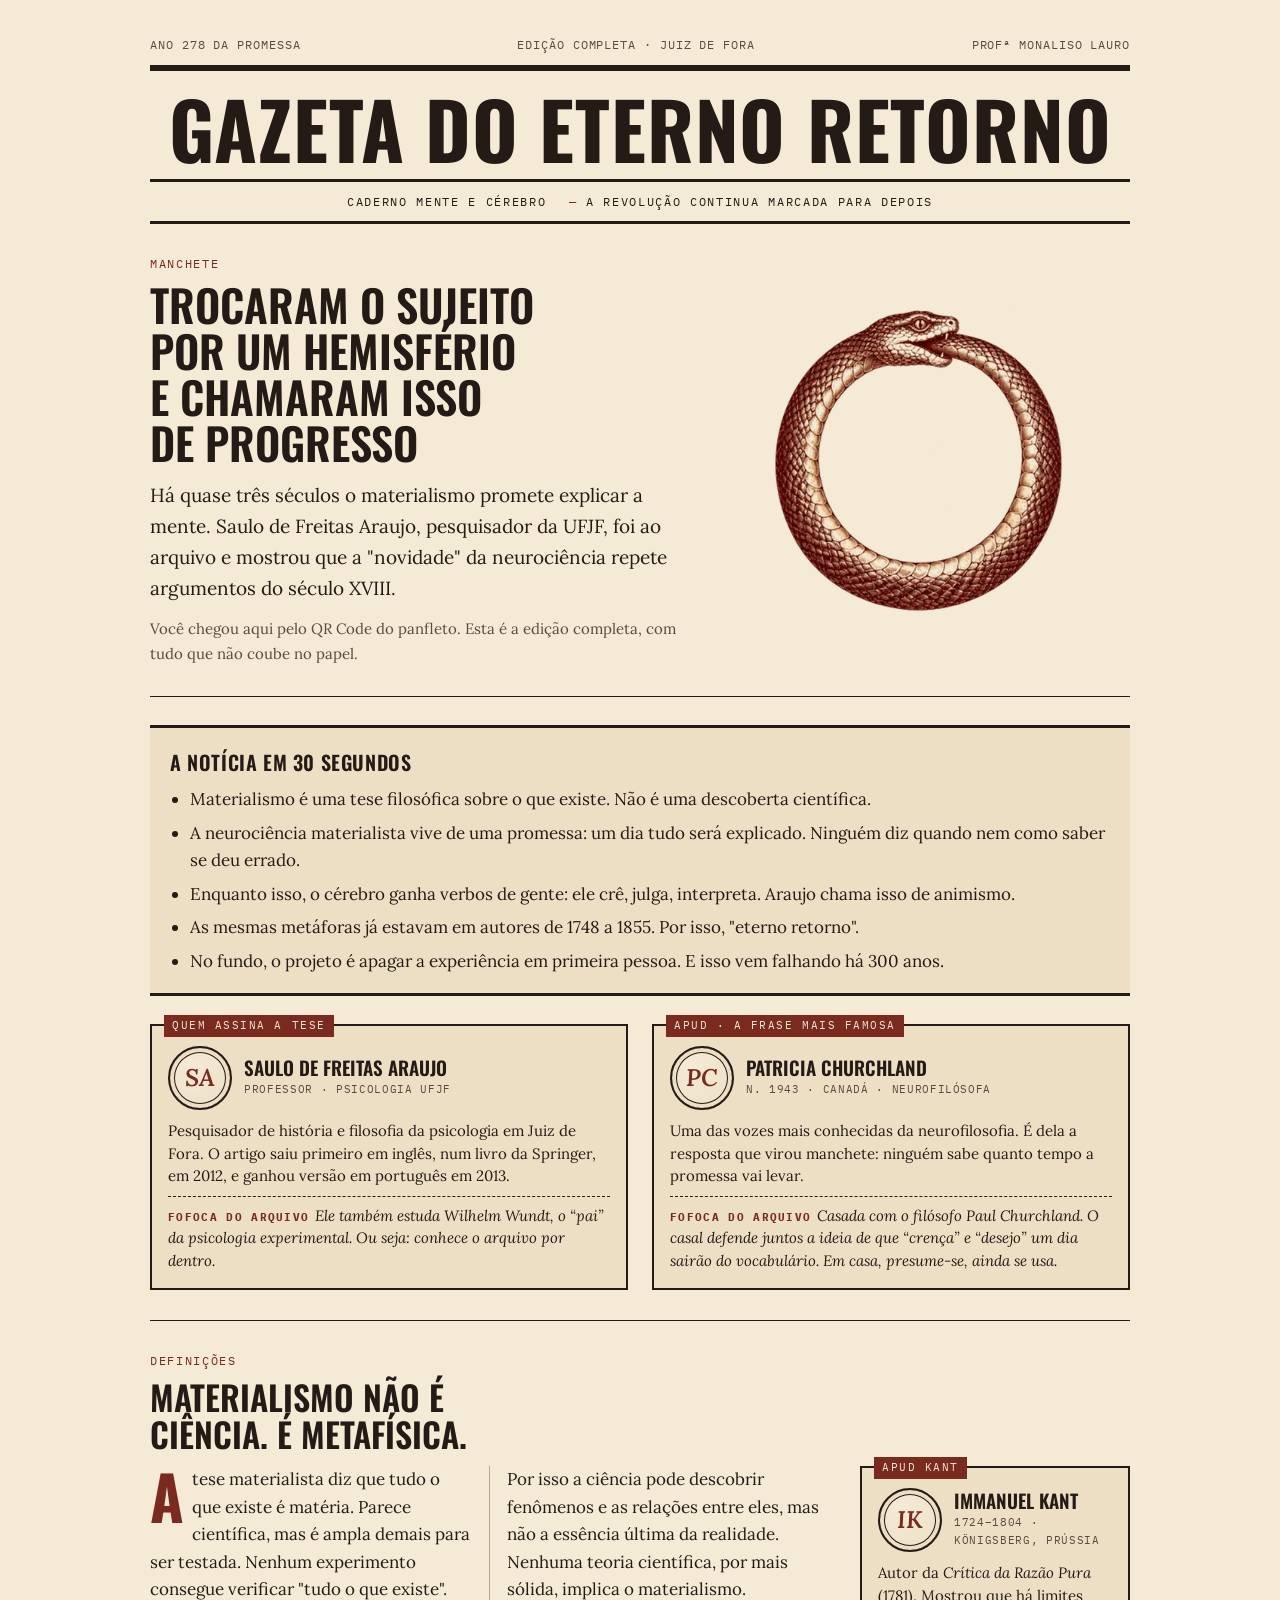
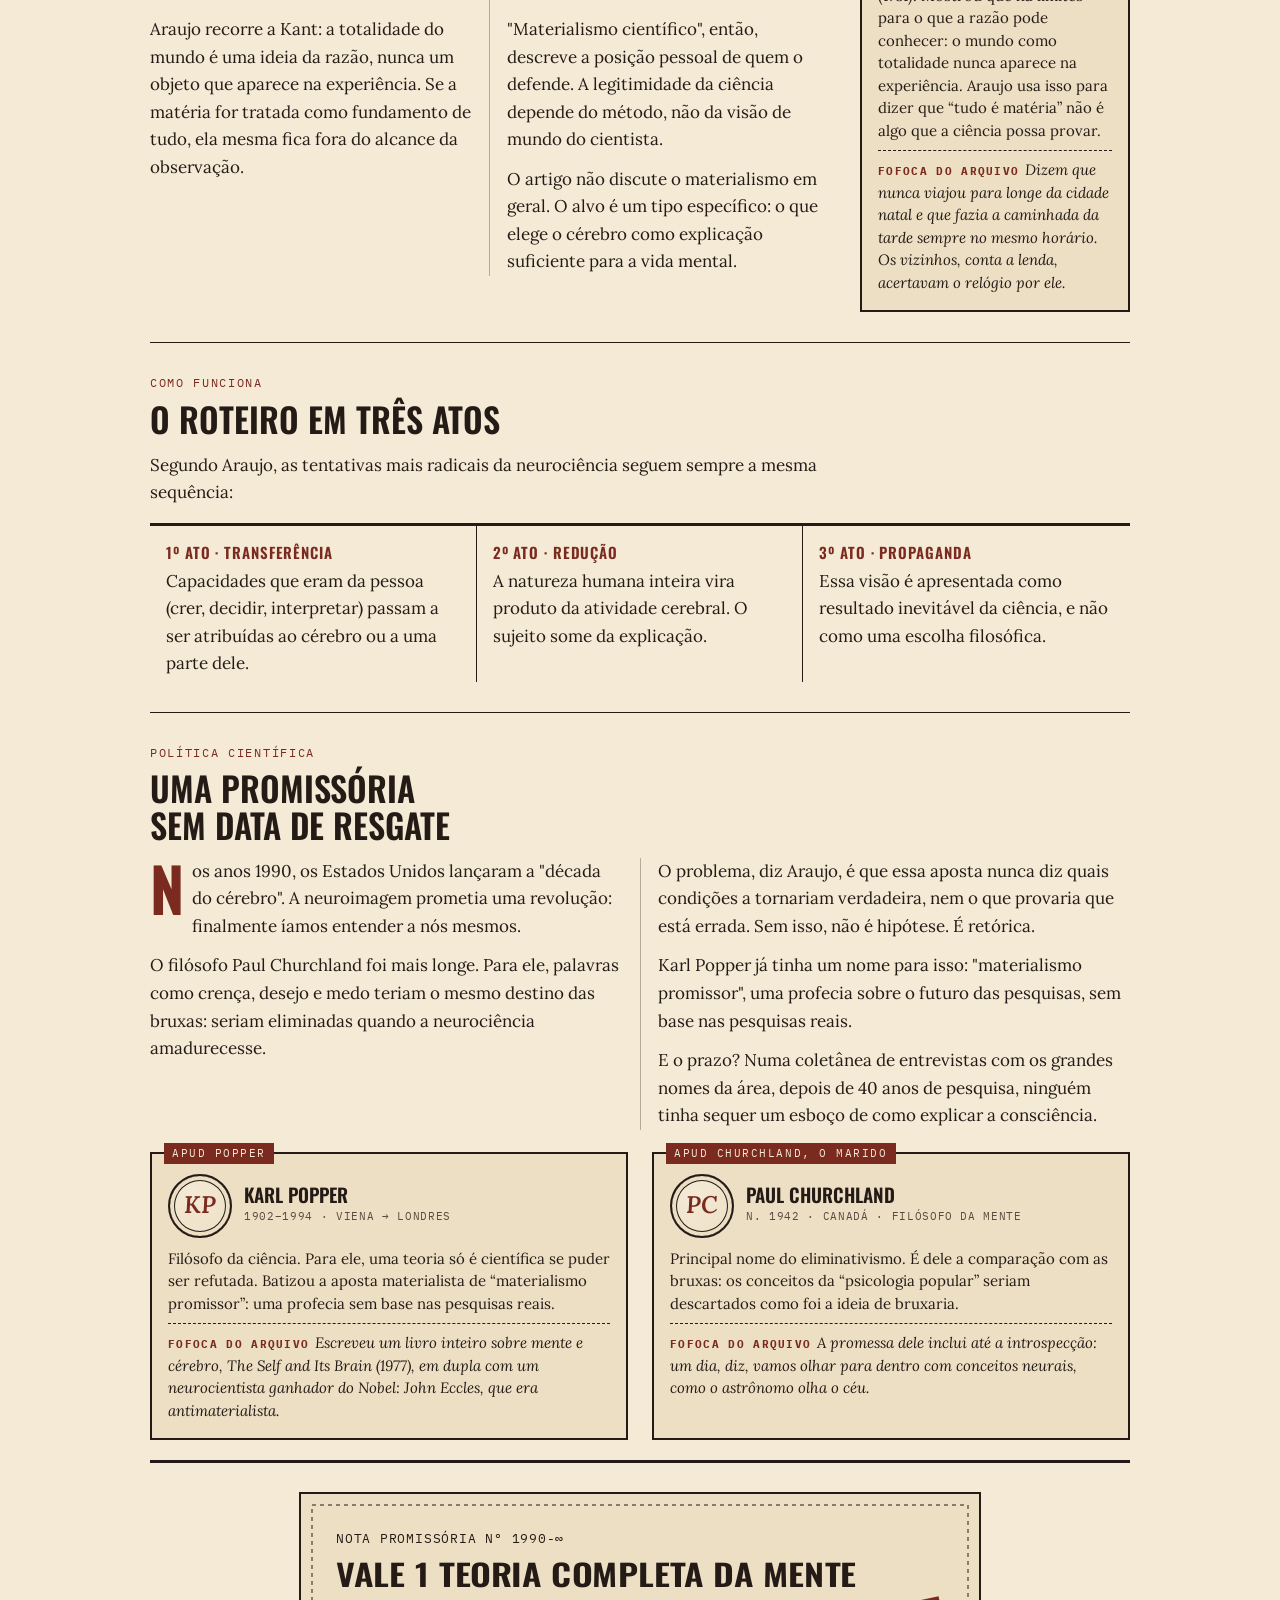
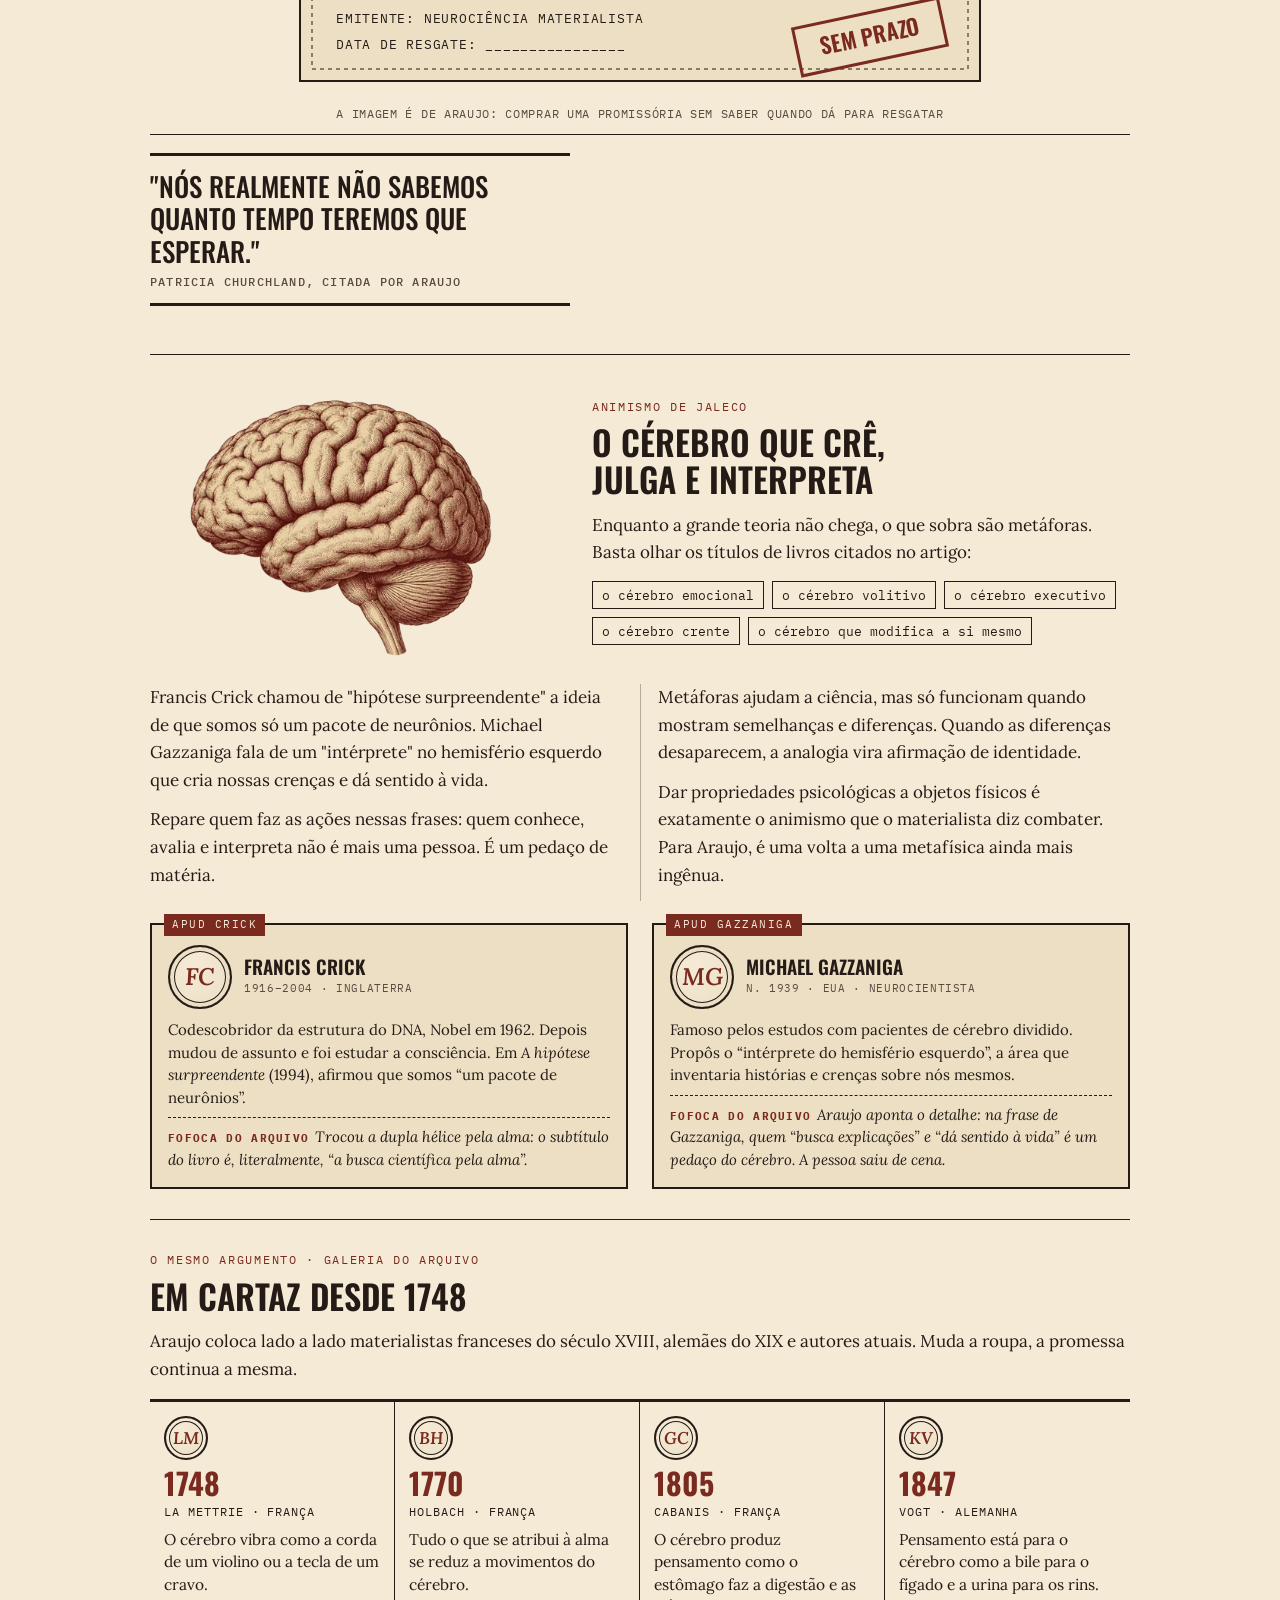
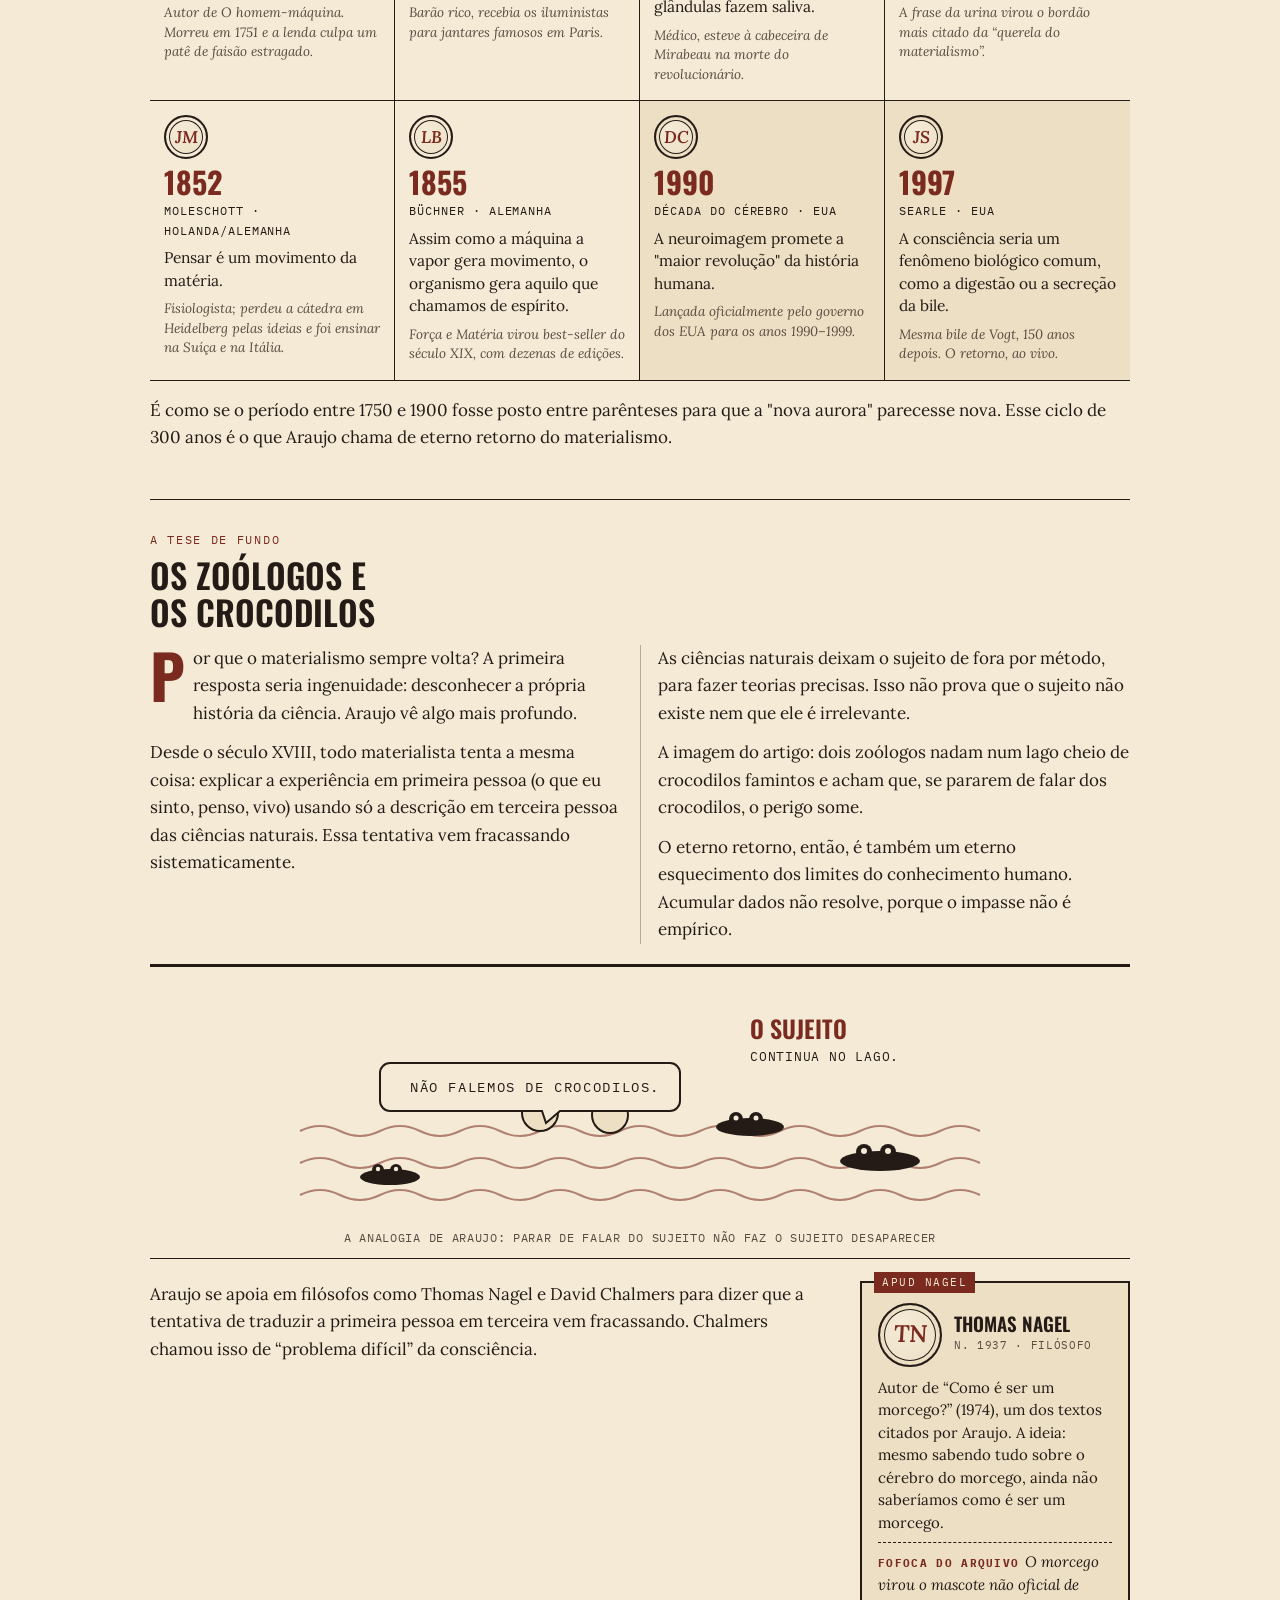
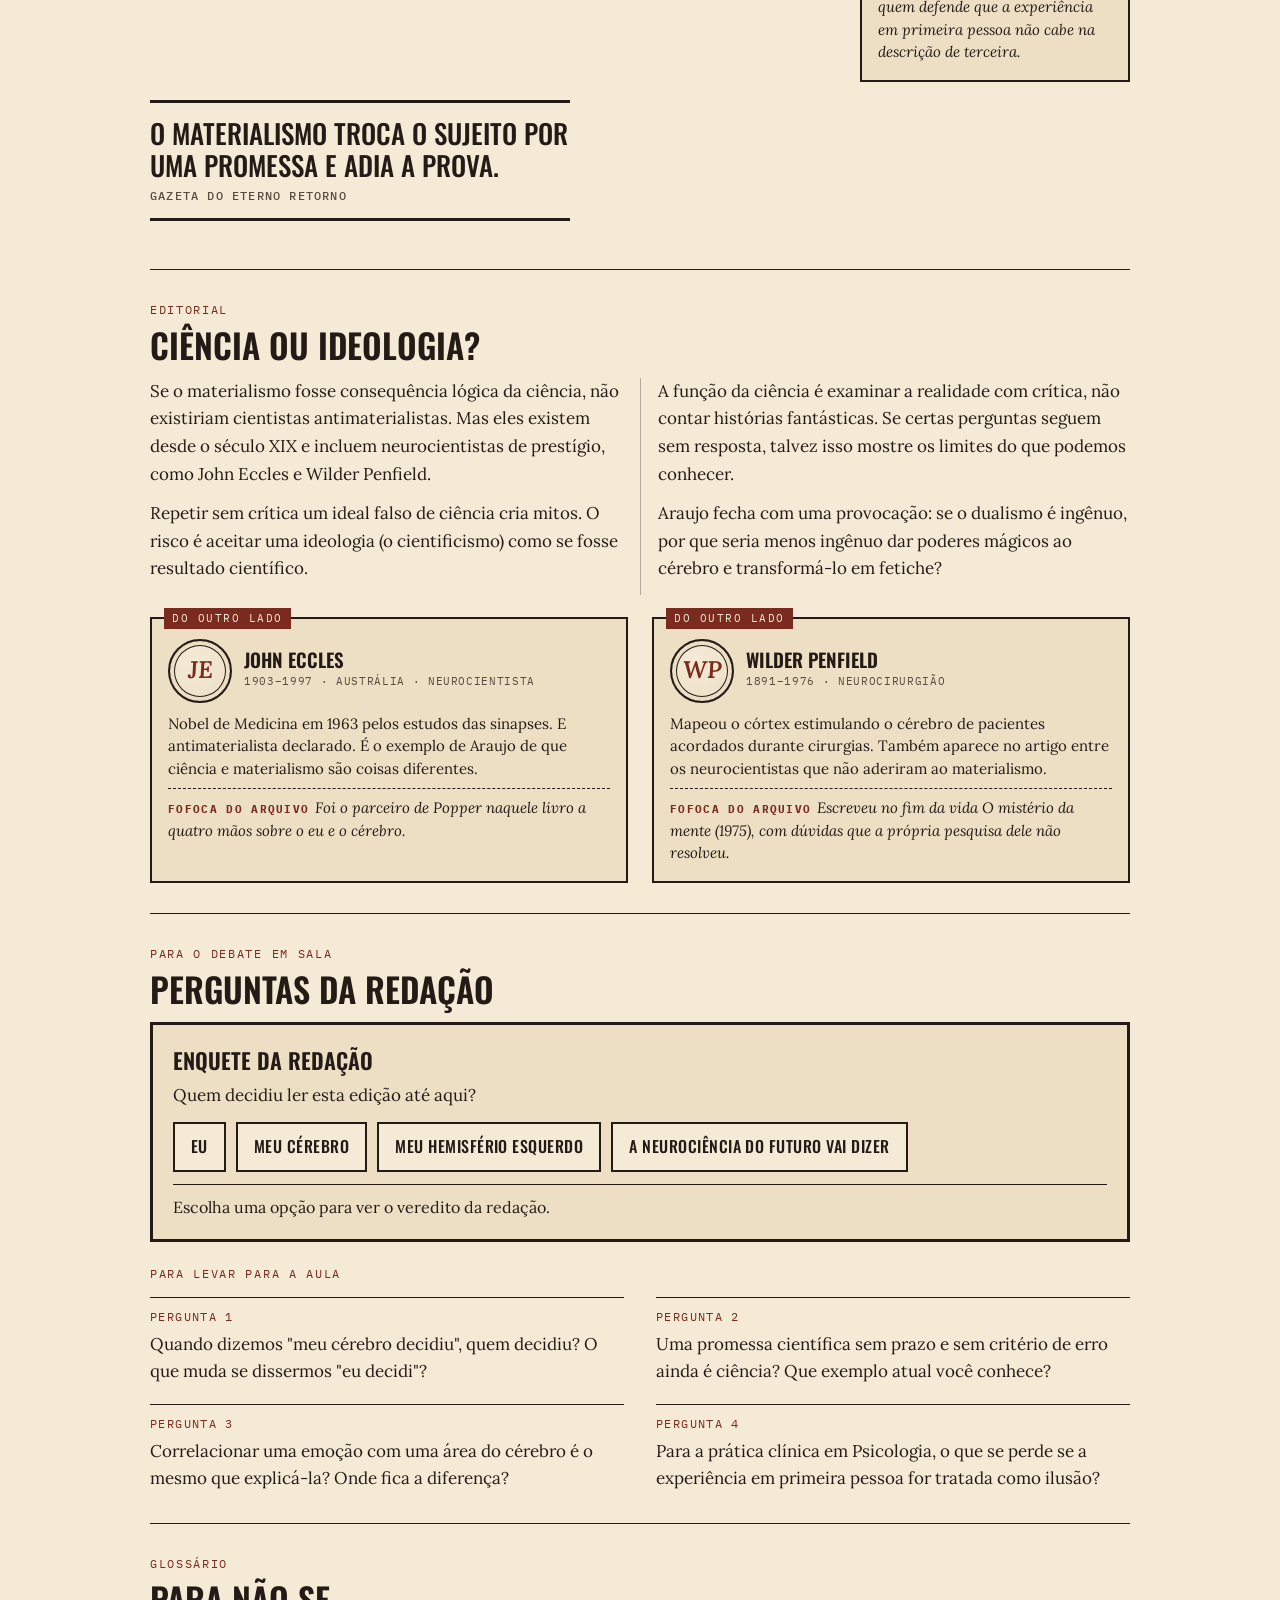
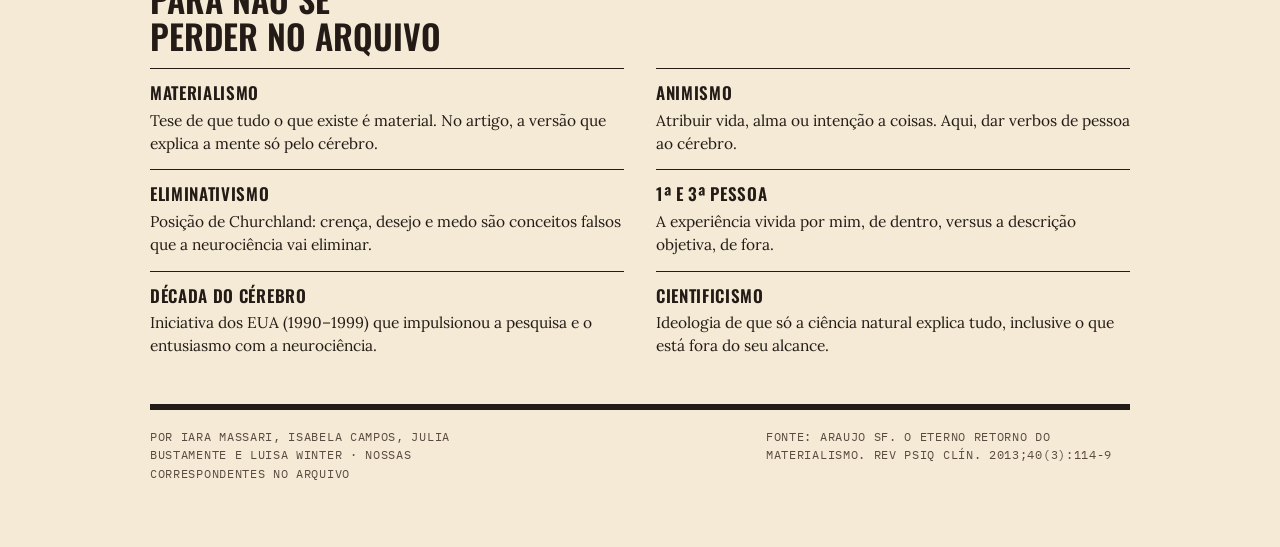
==== gazeta/index.html @ 116206b9 "Adiciona a Gazeta do Eterno Retorno (edição completa do seminário) Co-Authored-By: Claude Opus 5.5 <" ====
<!doctype html>
<html lang="pt-BR">
<head>
<meta charset="utf-8">
<meta name="viewport" content="width=device-width, initial-scale=1, viewport-fit=cover">
<meta name="description" content="Edição completa da Gazeta do Eterno Retorno: resumo de O eterno retorno do materialismo (Araujo, 2013).">
<style>[hidden]{display:none!important}img{max-width:100%}</style>
<title>Gazeta do Eterno Retorno</title>
<link rel="preconnect" href="https://fonts.googleapis.com">
<link rel="preconnect" href="https://fonts.gstatic.com" crossorigin>
<link rel="stylesheet" href="https://fonts.googleapis.com/css2?family=Oswald:wght@500;600;700&family=Lora:ital,wght@0,400;0,600;1,400&family=IBM+Plex+Mono:wght@400;500&display=swap">
<style>
/* Layout: jornal de arquivo — cabeçalho em fios grossos, matéria em coluna única que abre em duas no desktop, linha do tempo como "classificados" */
:root{
  --paper:#f4ead6; --paper-2:#ecdfc4; --ink:#241b16; --ink-soft:#5a4a40;
  --rust:#7a2a1e; --rule:#241b16;
  --display:"Oswald","Arial Narrow",Impact,sans-serif;
  --body:"Lora",Georgia,"Times New Roman",serif;
  --mono:"IBM Plex Mono",ui-monospace,Menlo,monospace;
}
@media (prefers-color-scheme: dark){:root:not([data-theme="light"]){
  --paper:#1d1814; --paper-2:#28211b; --ink:#efe3cc; --ink-soft:#b9a991; --rust:#e08a6f; --rule:#efe3cc; color-scheme:dark}}
:root[data-theme="dark"]{--paper:#1d1814; --paper-2:#28211b; --ink:#efe3cc; --ink-soft:#b9a991; --rust:#e08a6f; --rule:#efe3cc; color-scheme:dark}

*{box-sizing:border-box}
body{background:var(--paper);color:var(--ink);font-family:var(--body);font-size:17px;line-height:1.62;
  padding-left:max(16px,env(safe-area-inset-left,0px));padding-right:max(16px,env(safe-area-inset-right,0px));padding-block:28px 56px}
.wrap{max-width:980px;margin:0 auto}
a{color:var(--rust)}
a:focus-visible,summary:focus-visible{outline:2px solid var(--rust);outline-offset:3px}

.dateline{display:flex;flex-wrap:wrap;justify-content:space-between;gap:6px 18px;font-family:var(--mono);font-size:11.5px;letter-spacing:.08em;text-transform:uppercase;color:var(--ink-soft);padding-bottom:10px;border-bottom:6px solid var(--rule)}
.masthead{text-align:center;padding:18px 0 12px;border-bottom:3px solid var(--rule)}
.masthead h1{font-family:var(--display);font-weight:700;font-size:clamp(34px,8.4vw,78px);line-height:1;margin:0;letter-spacing:.01em;text-transform:uppercase;text-wrap:balance}
.strap{display:flex;flex-wrap:wrap;justify-content:center;gap:4px 22px;padding:10px 0;border-bottom:3px solid var(--rule);font-family:var(--mono);font-size:12px;letter-spacing:.14em;text-transform:uppercase}
.strap span+span::before{content:"— ";color:var(--rust)}

.lead{display:grid;grid-template-columns:1.25fr 1fr;gap:28px;align-items:center;padding:30px 0;border-bottom:1px solid var(--rule)}
.lead>*{min-width:0}
.kicker{font-family:var(--mono);font-size:12px;letter-spacing:.14em;text-transform:uppercase;color:var(--rust);margin:0 0 8px}
.lead h2{font-family:var(--display);font-weight:600;font-size:clamp(28px,5vw,44px);line-height:1.05;text-transform:uppercase;margin:0 0 14px;text-wrap:balance}
.lead p.deck{font-size:19px;margin:0 0 14px}
.lead figure{margin:0;display:flex;justify-content:center}
.lead img{width:100%;max-width:300px}
@media (prefers-color-scheme: dark){:root:not([data-theme="light"]) .lead img,:root:not([data-theme="light"]) .art img{mix-blend-mode:normal;filter:sepia(.2) brightness(.92)}}
:root[data-theme="dark"] .lead img,:root[data-theme="dark"] .art img{mix-blend-mode:normal;filter:sepia(.2) brightness(.92)}

.brief{background:var(--paper-2);border-top:3px solid var(--rule);border-bottom:3px solid var(--rule);padding:18px 20px;margin:28px 0}
.brief h3{font-family:var(--display);font-weight:600;font-size:20px;text-transform:uppercase;letter-spacing:.03em;margin:0 0 8px}
.brief ul{margin:0;padding-left:20px;display:grid;gap:6px}

section.story{padding:30px 0;border-bottom:1px solid var(--rule)}
section.story h2{font-family:var(--display);font-weight:600;font-size:clamp(24px,4vw,34px);line-height:1.08;text-transform:uppercase;margin:0 0 14px;text-wrap:balance;max-width:22ch}
.cols{columns:2 320px;column-gap:36px;column-rule:1px solid color-mix(in srgb,var(--rule) 30%,transparent)}
.cols p{margin:0 0 12px;break-inside:avoid-column}
.one p{max-width:66ch;margin:0 0 12px}
p.drop::first-letter{font-family:var(--display);font-weight:700;float:left;font-size:3.6em;line-height:.85;padding:4px 8px 0 0;color:var(--rust)}

.acts{list-style:none;margin:16px 0 0;padding:0;display:grid;grid-template-columns:repeat(3,minmax(0,1fr));gap:0;border-top:3px solid var(--rule)}
.acts li{padding:14px 16px 4px;border-right:1px solid var(--rule)}
.acts li:last-child{border-right:0}
.acts b{display:block;font-family:var(--display);font-weight:600;text-transform:uppercase;font-size:15px;letter-spacing:.06em;color:var(--rust);margin-bottom:4px}

.pull{font-family:var(--display);font-weight:500;font-size:clamp(20px,3.2vw,27px);line-height:1.2;text-transform:uppercase;border-top:3px solid var(--rule);border-bottom:3px solid var(--rule);padding:14px 0;margin:18px 0;max-width:30ch}
.pull cite{display:block;font-family:var(--mono);font-size:12px;font-style:normal;letter-spacing:.1em;color:var(--ink-soft);margin-top:8px;text-transform:uppercase}

.art{display:grid;grid-template-columns:minmax(0,1fr) minmax(0,1.3fr);gap:28px;align-items:center}
.art img{width:100%;max-width:380px;mix-blend-mode:multiply}
.tags{display:flex;flex-wrap:wrap;gap:8px;margin:14px 0}
.tags span{font-family:var(--mono);font-size:12.5px;border:1px solid var(--rule);padding:3px 9px}

.timeline{list-style:none;margin:16px 0 0;padding:0;display:grid;grid-template-columns:repeat(4,minmax(0,1fr));border-top:3px solid var(--rule)}
.timeline li{padding:14px 14px 16px;border-right:1px solid var(--rule);border-bottom:1px solid var(--rule)}
.timeline li:nth-child(4n){border-right:0}
.timeline .y{font-family:var(--display);font-weight:700;font-size:30px;line-height:1;color:var(--rust);font-variant-numeric:tabular-nums}
.timeline .who{font-family:var(--mono);font-size:12px;letter-spacing:.08em;text-transform:uppercase;margin:4px 0 6px}
.timeline p{margin:0;font-size:15.5px;line-height:1.45}
.timeline li.now{background:var(--paper-2)}

.qs{counter-reset:q;list-style:none;padding:0;margin:14px 0 0;display:grid;grid-template-columns:repeat(2,minmax(0,1fr));gap:18px 32px}
.qs li{counter-increment:q;border-top:1px solid var(--rule);padding-top:10px}
.qs li::before{content:"Pergunta " counter(q);display:block;font-family:var(--mono);font-size:11.5px;letter-spacing:.12em;text-transform:uppercase;color:var(--rust);margin-bottom:4px}

dl.gloss{display:grid;grid-template-columns:minmax(0,1fr) minmax(0,1fr);gap:4px 32px;margin:12px 0 0}
dl.gloss div{border-top:1px solid var(--rule);padding:10px 0}
dl.gloss dt{font-family:var(--display);font-weight:600;text-transform:uppercase;letter-spacing:.04em}
dl.gloss dd{margin:2px 0 0;font-size:15.5px;line-height:1.5}

footer{padding-top:18px;border-top:6px solid var(--rule);margin-top:6px;display:flex;flex-wrap:wrap;justify-content:space-between;gap:10px 24px;font-family:var(--mono);font-size:11.5px;letter-spacing:.06em;text-transform:uppercase;color:var(--ink-soft)}
footer p{margin:0;max-width:52ch}


.withside{display:grid;grid-template-columns:minmax(0,1fr) 270px;gap:32px;align-items:start}
.withside>*{min-width:0}
.withside .cols{columns:1}
@media (min-width:900px){.withside .cols{columns:2 240px}}
.apud{border:2px solid var(--rule);background:var(--paper-2);padding:14px 16px 16px;position:relative}
.apud .tag{position:absolute;top:-11px;left:12px;background:var(--rust);color:var(--paper);font-family:var(--mono);font-size:11px;letter-spacing:.14em;text-transform:uppercase;padding:2px 8px}
.apud header{display:flex;gap:12px;align-items:center;margin:6px 0 10px}
.medal{flex:none;width:64px;height:64px;border-radius:50%;border:2px solid var(--rule);box-shadow:inset 0 0 0 4px var(--paper-2),inset 0 0 0 5px var(--rule);display:grid;place-items:center;font-family:var(--body);font-style:italic;font-weight:600;font-size:24px;color:var(--rust);background:radial-gradient(circle at 35% 30%,var(--paper),var(--paper-2))}
.apud h4{margin:0;font-family:var(--display);font-weight:600;font-size:19px;line-height:1.05;text-transform:uppercase}
.apud .meta{font-family:var(--mono);font-size:11px;letter-spacing:.06em;text-transform:uppercase;color:var(--ink-soft);margin-top:3px}
.apud p{margin:0 0 8px;font-size:15px;line-height:1.5}
.apud p:last-child{margin-bottom:0}
.apud .gossip{border-top:1px dashed var(--rule);padding-top:8px;font-style:italic}
.apud .gossip b{font-style:normal;font-family:var(--mono);font-size:11px;letter-spacing:.12em;text-transform:uppercase;color:var(--rust);margin-right:6px}
.pair{display:grid;grid-template-columns:repeat(2,minmax(0,1fr));gap:24px;margin-top:22px}
.figure{margin:20px 0 0;border-top:3px solid var(--rule);border-bottom:1px solid var(--rule);padding:14px 0 10px}
.figure svg{display:block;width:100%;height:auto;max-width:720px;margin:0 auto}
.figure figcaption{font-family:var(--mono);font-size:11.5px;letter-spacing:.06em;text-transform:uppercase;color:var(--ink-soft);margin-top:8px;text-align:center}
.svg-ink{stroke:var(--ink);fill:none}.svg-fill{fill:var(--ink)}.svg-rust{fill:var(--rust)}.svg-rust-s{stroke:var(--rust);fill:none}.svg-paper{fill:var(--paper)}.svg-paper2{fill:var(--paper-2)}
.svg-txt{fill:var(--ink);font-family:var(--mono);font-size:13px;letter-spacing:.06em}
.svg-disp{fill:var(--ink);font-family:var(--display);font-weight:600}
.timeline .medal{width:44px;height:44px;font-size:17px;box-shadow:inset 0 0 0 3px var(--paper),inset 0 0 0 4px var(--rule);margin-bottom:8px}
.timeline li.now .medal{box-shadow:inset 0 0 0 3px var(--paper-2),inset 0 0 0 4px var(--rule)}
.timeline .gossipline{margin-top:8px;font-size:13.5px;font-style:italic;color:var(--ink-soft)}
.poll{border:3px solid var(--rule);padding:18px 20px;margin-top:14px;background:var(--paper-2)}
.poll h3{font-family:var(--display);font-weight:600;font-size:22px;text-transform:uppercase;margin:0 0 4px}
.poll .opts{display:flex;flex-wrap:wrap;gap:10px;margin:12px 0}
.poll button{font:inherit;font-family:var(--display);font-weight:500;font-size:16px;text-transform:uppercase;letter-spacing:.03em;background:var(--paper);color:var(--ink);border:2px solid var(--rule);padding:10px 16px;min-height:44px;cursor:pointer}
.poll button:hover{background:var(--ink);color:var(--paper)}
.poll button[aria-pressed="true"]{background:var(--rust);border-color:var(--rust);color:var(--paper)}
.poll button:focus-visible{outline:2px solid var(--rust);outline-offset:3px}
.poll .answer{border-top:1px solid var(--rule);padding-top:10px;margin:0;min-height:1.6em;font-size:16px}
@media (max-width:820px){.withside,.pair{grid-template-columns:1fr}}

@media (max-width:720px){
  body{font-size:16.5px}
  .lead,.art{grid-template-columns:1fr}
  .lead figure{order:-1}.lead img{max-width:220px}
  .art img{max-width:240px;margin:0 auto;display:block}
  .acts{grid-template-columns:1fr}.acts li{border-right:0;border-bottom:1px solid var(--rule)}
  .timeline{grid-template-columns:repeat(2,minmax(0,1fr))}
  .timeline li:nth-child(4n){border-right:1px solid var(--rule)}
  .timeline li:nth-child(2n){border-right:0}
  .qs,dl.gloss{grid-template-columns:1fr}
}
</style>
</head>
<body>


<div class="wrap">
  <div class="dateline"><span>Ano 278 da promessa</span><span>Edição completa · Juiz de Fora</span><span>Profª Monaliso Lauro</span></div>
  <header class="masthead"><h1>Gazeta do Eterno Retorno</h1></header>
  <div class="strap"><span>Caderno Mente e Cérebro</span><span>A revolução continua marcada para depois</span></div>

  <div class="lead">
    <div>
      <p class="kicker">Manchete</p>
      <h2>Trocaram o sujeito por um hemisfério e chamaram isso de progresso</h2>
      <p class="deck">Há quase três séculos o materialismo promete explicar a mente. Saulo de Freitas Araujo, pesquisador da UFJF, foi ao arquivo e mostrou que a "novidade" da neurociência repete argumentos do século XVIII.</p>
      <p style="margin:0;color:var(--ink-soft);font-size:15px">Você chegou aqui pelo QR Code do panfleto. Esta é a edição completa, com tudo que não coube no papel.</p>
    </div>
    <figure><img src="[data-uri]" alt="Gravura de uma serpente mordendo a própria cauda, o ouroboros"></figure>
  </div>

  <aside class="brief">
    <h3>A notícia em 30 segundos</h3>
    <ul>
      <li>Materialismo é uma tese filosófica sobre o que existe. Não é uma descoberta científica.</li>
      <li>A neurociência materialista vive de uma promessa: um dia tudo será explicado. Ninguém diz quando nem como saber se deu errado.</li>
      <li>Enquanto isso, o cérebro ganha verbos de gente: ele crê, julga, interpreta. Araujo chama isso de animismo.</li>
      <li>As mesmas metáforas já estavam em autores de 1748 a 1855. Por isso, "eterno retorno".</li>
      <li>No fundo, o projeto é apagar a experiência em primeira pessoa. E isso vem falhando há 300 anos.</li>
    </ul>
  </aside>

<section class="story" style="padding-top:0"><div class="pair"><aside class="apud"><span class="tag">Quem assina a tese</span><header><div class="medal" aria-hidden="true">SA</div><div><h4>Saulo de Freitas Araujo</h4><div class="meta">Professor · Psicologia UFJF</div></div></header><p>Pesquisador de história e filosofia da psicologia em Juiz de Fora. O artigo saiu primeiro em inglês, num livro da Springer, em 2012, e ganhou versão em português em 2013.</p><p class="gossip"><b>Fofoca do arquivo</b>Ele também estuda Wilhelm Wundt, o “pai” da psicologia experimental. Ou seja: conhece o arquivo por dentro.</p></aside><aside class="apud"><span class="tag">Apud · a frase mais famosa</span><header><div class="medal" aria-hidden="true">PC</div><div><h4>Patricia Churchland</h4><div class="meta">n. 1943 · Canadá · neurofilósofa</div></div></header><p>Uma das vozes mais conhecidas da neurofilosofia. É dela a resposta que virou manchete: ninguém sabe quanto tempo a promessa vai levar.</p><p class="gossip"><b>Fofoca do arquivo</b>Casada com o filósofo Paul Churchland. O casal defende juntos a ideia de que “crença” e “desejo” um dia sairão do vocabulário. Em casa, presume-se, ainda se usa.</p></aside></div></section>

  <section class="story">
    <p class="kicker">Definições</p>
    <h2>Materialismo não é ciência. É metafísica.</h2>
    <div class="withside"><div class="cols">
      <p class="drop">A tese materialista diz que tudo o que existe é matéria. Parece científica, mas é ampla demais para ser testada. Nenhum experimento consegue verificar "tudo o que existe".</p>
      <p>Araujo recorre a Kant: a totalidade do mundo é uma ideia da razão, nunca um objeto que aparece na experiência. Se a matéria for tratada como fundamento de tudo, ela mesma fica fora do alcance da observação.</p>
      <p>Por isso a ciência pode descobrir fenômenos e as relações entre eles, mas não a essência última da realidade. Nenhuma teoria científica, por mais sólida, implica o materialismo.</p>
      <p>"Materialismo científico", então, descreve a posição pessoal de quem o defende. A legitimidade da ciência depende do método, não da visão de mundo do cientista.</p>
      <p>O artigo não discute o materialismo em geral. O alvo é um tipo específico: o que elege o cérebro como explicação suficiente para a vida mental.</p>
    </div><aside class="apud"><span class="tag">Apud Kant</span><header><div class="medal" aria-hidden="true">IK</div><div><h4>Immanuel Kant</h4><div class="meta">1724–1804 · Königsberg, Prússia</div></div></header><p>Autor da <i>Crítica da Razão Pura</i> (1781). Mostrou que há limites para o que a razão pode conhecer: o mundo como totalidade nunca aparece na experiência. Araujo usa isso para dizer que “tudo é matéria” não é algo que a ciência possa provar.</p><p class="gossip"><b>Fofoca do arquivo</b>Dizem que nunca viajou para longe da cidade natal e que fazia a caminhada da tarde sempre no mesmo horário. Os vizinhos, conta a lenda, acertavam o relógio por ele.</p></aside></div>
  </section>

  <section class="story">
    <p class="kicker">Como funciona</p>
    <h2>O roteiro em três atos</h2>
    <p class="one" style="max-width:66ch;margin:0">Segundo Araujo, as tentativas mais radicais da neurociência seguem sempre a mesma sequência:</p>
    <ol class="acts">
      <li><b>1º ato · Transferência</b>Capacidades que eram da pessoa (crer, decidir, interpretar) passam a ser atribuídas ao cérebro ou a uma parte dele.</li>
      <li><b>2º ato · Redução</b>A natureza humana inteira vira produto da atividade cerebral. O sujeito some da explicação.</li>
      <li><b>3º ato · Propaganda</b>Essa visão é apresentada como resultado inevitável da ciência, e não como uma escolha filosófica.</li>
    </ol>
  </section>

  <section class="story">
    <p class="kicker">Política científica</p>
    <h2>Uma promissória sem data de resgate</h2>
    <div class="cols">
      <p class="drop">Nos anos 1990, os Estados Unidos lançaram a "década do cérebro". A neuroimagem prometia uma revolução: finalmente íamos entender a nós mesmos.</p>
      <p>O filósofo Paul Churchland foi mais longe. Para ele, palavras como crença, desejo e medo teriam o mesmo destino das bruxas: seriam eliminadas quando a neurociência amadurecesse.</p>
      <p>O problema, diz Araujo, é que essa aposta nunca diz quais condições a tornariam verdadeira, nem o que provaria que está errada. Sem isso, não é hipótese. É retórica.</p>
      <p>Karl Popper já tinha um nome para isso: "materialismo promissor", uma profecia sobre o futuro das pesquisas, sem base nas pesquisas reais.</p>
      <p>E o prazo? Numa coletânea de entrevistas com os grandes nomes da área, depois de 40 anos de pesquisa, ninguém tinha sequer um esboço de como explicar a consciência.</p>
    </div>
    <div class="pair"><aside class="apud"><span class="tag">Apud Popper</span><header><div class="medal" aria-hidden="true">KP</div><div><h4>Karl Popper</h4><div class="meta">1902–1994 · Viena → Londres</div></div></header><p>Filósofo da ciência. Para ele, uma teoria só é científica se puder ser refutada. Batizou a aposta materialista de “materialismo promissor”: uma profecia sem base nas pesquisas reais.</p><p class="gossip"><b>Fofoca do arquivo</b>Escreveu um livro inteiro sobre mente e cérebro, <i>The Self and Its Brain</i> (1977), em dupla com um neurocientista ganhador do Nobel: John Eccles, que era antimaterialista.</p></aside><aside class="apud"><span class="tag">Apud Churchland, o marido</span><header><div class="medal" aria-hidden="true">PC</div><div><h4>Paul Churchland</h4><div class="meta">n. 1942 · Canadá · filósofo da mente</div></div></header><p>Principal nome do eliminativismo. É dele a comparação com as bruxas: os conceitos da “psicologia popular” seriam descartados como foi a ideia de bruxaria.</p><p class="gossip"><b>Fofoca do arquivo</b>A promessa dele inclui até a introspecção: um dia, diz, vamos olhar para dentro com conceitos neurais, como o astrônomo olha o céu.</p></aside></div><figure class="figure"><svg viewBox="0 0 720 220" role="img" aria-label="Ilustração de uma nota promissória: vale uma teoria da mente, data de resgate em branco">
<rect x="20" y="16" width="680" height="188" class="svg-paper2" stroke-width="2" style="stroke:var(--ink)"/>
<rect x="32" y="28" width="656" height="164" class="svg-ink" stroke-width="1" stroke-dasharray="4 4"/>
<text x="56" y="66" class="svg-txt" style="font-size:13px">NOTA PROMISSÓRIA Nº 1990-∞</text>
<text x="56" y="110" class="svg-disp" style="font-size:30px" textLength="520" lengthAdjust="spacingAndGlyphs">VALE 1 TEORIA COMPLETA DA MENTE</text>
<text x="56" y="146" class="svg-txt">EMITENTE: NEUROCIÊNCIA MATERIALISTA</text>
<text x="56" y="172" class="svg-txt">DATA DE RESGATE: ________________</text>
<g transform="translate(590 160) rotate(-12)"><rect x="-74" y="-24" width="148" height="48" class="svg-rust-s" stroke-width="3"/><text x="0" y="8" text-anchor="middle" class="svg-disp" style="font-size:22px;fill:var(--rust)">SEM PRAZO</text></g>
</svg><figcaption>A imagem é de Araujo: comprar uma promissória sem saber quando dá para resgatar</figcaption></figure>
    <blockquote class="pull">"Nós realmente não sabemos quanto tempo teremos que esperar."<cite>Patricia Churchland, citada por Araujo</cite></blockquote>
  </section>

  <section class="story">
    <div class="art">
      <img src="[data-uri]" alt="Gravura de um cérebro humano em vista lateral">
      <div>
        <p class="kicker">Animismo de jaleco</p>
        <h2>O cérebro que crê, julga e interpreta</h2>
        <p class="one" style="margin:0">Enquanto a grande teoria não chega, o que sobra são metáforas. Basta olhar os títulos de livros citados no artigo:</p>
        <div class="tags"><span>o cérebro emocional</span><span>o cérebro volitivo</span><span>o cérebro executivo</span><span>o cérebro crente</span><span>o cérebro que modifica a si mesmo</span></div>
      </div>
    </div>
    <div class="cols" style="margin-top:14px">
      <p>Francis Crick chamou de "hipótese surpreendente" a ideia de que somos só um pacote de neurônios. Michael Gazzaniga fala de um "intérprete" no hemisfério esquerdo que cria nossas crenças e dá sentido à vida.</p>
      <p>Repare quem faz as ações nessas frases: quem conhece, avalia e interpreta não é mais uma pessoa. É um pedaço de matéria.</p>
      <p>Metáforas ajudam a ciência, mas só funcionam quando mostram semelhanças e diferenças. Quando as diferenças desaparecem, a analogia vira afirmação de identidade.</p>
      <p>Dar propriedades psicológicas a objetos físicos é exatamente o animismo que o materialista diz combater. Para Araujo, é uma volta a uma metafísica ainda mais ingênua.</p>
    </div>
    <div class="pair"><aside class="apud"><span class="tag">Apud Crick</span><header><div class="medal" aria-hidden="true">FC</div><div><h4>Francis Crick</h4><div class="meta">1916–2004 · Inglaterra</div></div></header><p>Codescobridor da estrutura do DNA, Nobel em 1962. Depois mudou de assunto e foi estudar a consciência. Em <i>A hipótese surpreendente</i> (1994), afirmou que somos “um pacote de neurônios”.</p><p class="gossip"><b>Fofoca do arquivo</b>Trocou a dupla hélice pela alma: o subtítulo do livro é, literalmente, “a busca científica pela alma”.</p></aside><aside class="apud"><span class="tag">Apud Gazzaniga</span><header><div class="medal" aria-hidden="true">MG</div><div><h4>Michael Gazzaniga</h4><div class="meta">n. 1939 · EUA · neurocientista</div></div></header><p>Famoso pelos estudos com pacientes de cérebro dividido. Propôs o “intérprete do hemisfério esquerdo”, a área que inventaria histórias e crenças sobre nós mesmos.</p><p class="gossip"><b>Fofoca do arquivo</b>Araujo aponta o detalhe: na frase de Gazzaniga, quem “busca explicações” e “dá sentido à vida” é um pedaço do cérebro. A pessoa saiu de cena.</p></aside></div>
  </section>

  <section class="story">
    <p class="kicker">O mesmo argumento · galeria do arquivo</p>
    <h2>Em cartaz desde 1748</h2>
    <p class="one" style="margin:0">Araujo coloca lado a lado materialistas franceses do século XVIII, alemães do XIX e autores atuais. Muda a roupa, a promessa continua a mesma.</p>
    <ol class="timeline"><li><div class="medal" aria-hidden="true">LM</div><div class="y">1748</div><div class="who">La Mettrie · França</div><p>O cérebro vibra como a corda de um violino ou a tecla de um cravo.</p><p class="gossipline">Autor de <i>O homem-máquina</i>. Morreu em 1751 e a lenda culpa um patê de faisão estragado.</p></li><li><div class="medal" aria-hidden="true">BH</div><div class="y">1770</div><div class="who">Holbach · França</div><p>Tudo o que se atribui à alma se reduz a movimentos do cérebro.</p><p class="gossipline">Barão rico, recebia os iluministas para jantares famosos em Paris.</p></li><li><div class="medal" aria-hidden="true">GC</div><div class="y">1805</div><div class="who">Cabanis · França</div><p>O cérebro produz pensamento como o estômago faz a digestão e as glândulas fazem saliva.</p><p class="gossipline">Médico, esteve à cabeceira de Mirabeau na morte do revolucionário.</p></li><li><div class="medal" aria-hidden="true">KV</div><div class="y">1847</div><div class="who">Vogt · Alemanha</div><p>Pensamento está para o cérebro como a bile para o fígado e a urina para os rins.</p><p class="gossipline">A frase da urina virou o bordão mais citado da “querela do materialismo”.</p></li><li><div class="medal" aria-hidden="true">JM</div><div class="y">1852</div><div class="who">Moleschott · Holanda/Alemanha</div><p>Pensar é um movimento da matéria.</p><p class="gossipline">Fisiologista; perdeu a cátedra em Heidelberg pelas ideias e foi ensinar na Suíça e na Itália.</p></li><li><div class="medal" aria-hidden="true">LB</div><div class="y">1855</div><div class="who">Büchner · Alemanha</div><p>Assim como a máquina a vapor gera movimento, o organismo gera aquilo que chamamos de espírito.</p><p class="gossipline"><i>Força e Matéria</i> virou best-seller do século XIX, com dezenas de edições.</p></li><li class="now"><div class="medal" aria-hidden="true">DC</div><div class="y">1990</div><div class="who">Década do cérebro · EUA</div><p>A neuroimagem promete a "maior revolução" da história humana.</p><p class="gossipline">Lançada oficialmente pelo governo dos EUA para os anos 1990–1999.</p></li><li class="now"><div class="medal" aria-hidden="true">JS</div><div class="y">1997</div><div class="who">Searle · EUA</div><p>A consciência seria um fenômeno biológico comum, como a digestão ou a secreção da bile.</p><p class="gossipline">Mesma bile de Vogt, 150 anos depois. O retorno, ao vivo.</p></li></ol>
    <p class="one" style="margin-top:16px">É como se o período entre 1750 e 1900 fosse posto entre parênteses para que a "nova aurora" parecesse nova. Esse ciclo de 300 anos é o que Araujo chama de eterno retorno do materialismo.</p>
  </section>

  <section class="story">
    <p class="kicker">A tese de fundo</p>
    <h2>Os zoólogos e os crocodilos</h2>
    <div class="cols">
      <p class="drop">Por que o materialismo sempre volta? A primeira resposta seria ingenuidade: desconhecer a própria história da ciência. Araujo vê algo mais profundo.</p>
      <p>Desde o século XVIII, todo materialista tenta a mesma coisa: explicar a experiência em primeira pessoa (o que eu sinto, penso, vivo) usando só a descrição em terceira pessoa das ciências naturais. Essa tentativa vem fracassando sistematicamente.</p>
      <p>As ciências naturais deixam o sujeito de fora por método, para fazer teorias precisas. Isso não prova que o sujeito não existe nem que ele é irrelevante.</p>
      <p>A imagem do artigo: dois zoólogos nadam num lago cheio de crocodilos famintos e acham que, se pararem de falar dos crocodilos, o perigo some.</p>
      <p>O eterno retorno, então, é também um eterno esquecimento dos limites do conhecimento humano. Acumular dados não resolve, porque o impasse não é empírico.</p>
    </div>
    <figure class="figure"><svg viewBox="0 0 720 240" role="img" aria-label="Ilustração: dois zoólogos nadando num lago, com olhos de crocodilos à espreita, dizendo que não vão falar de crocodilos">
<g class="svg-rust-s" stroke-width="2" opacity=".55"><path d="M20 150 q20 -10 40 0 t40 0 t40 0 t40 0 t40 0 t40 0 t40 0 t40 0 t40 0 t40 0 t40 0 t40 0 t40 0 t40 0 t40 0 t40 0 t40 0"/><path d="M20 182 q20 -10 40 0 t40 0 t40 0 t40 0 t40 0 t40 0 t40 0 t40 0 t40 0 t40 0 t40 0 t40 0 t40 0 t40 0 t40 0 t40 0 t40 0"/><path d="M20 214 q20 -10 40 0 t40 0 t40 0 t40 0 t40 0 t40 0 t40 0 t40 0 t40 0 t40 0 t40 0 t40 0 t40 0 t40 0 t40 0 t40 0 t40 0"/></g>
<g><circle cx="260" cy="132" r="18" class="svg-paper2" style="stroke:var(--ink)" stroke-width="2"/><path d="M248 120 h24 v-6 h-24 z" class="svg-fill"/><circle cx="330" cy="134" r="18" class="svg-paper2" style="stroke:var(--ink)" stroke-width="2"/><path d="M318 122 h24 v-6 h-24 z" class="svg-fill"/></g>
<g><path d="M110 82 h280 a10 10 0 0 1 10 10 v28 a10 10 0 0 1 -10 10 h-110 l-14 12 l-4 -12 h-152 a10 10 0 0 1 -10 -10 v-28 a10 10 0 0 1 10 -10 z" class="svg-paper" style="stroke:var(--ink)" stroke-width="2"/><text x="255" y="111" text-anchor="middle" class="svg-txt" style="font-size:13px" textLength="250" lengthAdjust="spacingAndGlyphs">NÃO FALEMOS DE CROCODILOS.</text></g>
<g class="svg-fill"><g transform="translate(470 146)"><ellipse cx="0" cy="0" rx="34" ry="9"/><circle cx="-14" cy="-8" r="7"/><circle cx="6" cy="-8" r="7"/><circle cx="-14" cy="-9" r="2.5" class="svg-paper"/><circle cx="6" cy="-9" r="2.5" class="svg-paper"/></g><g transform="translate(600 180)"><ellipse cx="0" cy="0" rx="40" ry="10"/><circle cx="-16" cy="-9" r="8"/><circle cx="8" cy="-9" r="8"/><circle cx="-16" cy="-10" r="3" class="svg-paper"/><circle cx="8" cy="-10" r="3" class="svg-paper"/></g><g transform="translate(110 196)"><ellipse cx="0" cy="0" rx="30" ry="8"/><circle cx="-12" cy="-7" r="6"/><circle cx="6" cy="-7" r="6"/><circle cx="-12" cy="-8" r="2.2" class="svg-paper"/><circle cx="6" cy="-8" r="2.2" class="svg-paper"/></g></g>
<text x="470" y="58" class="svg-disp" style="font-size:24px;fill:var(--rust)">O SUJEITO</text><text x="470" y="80" class="svg-txt">CONTINUA NO LAGO.</text>
</svg><figcaption>A analogia de Araujo: parar de falar do sujeito não faz o sujeito desaparecer</figcaption></figure>
    <div class="withside" style="margin-top:22px"><p style="margin:0;max-width:60ch">Araujo se apoia em filósofos como Thomas Nagel e David Chalmers para dizer que a tentativa de traduzir a primeira pessoa em terceira vem fracassando. Chalmers chamou isso de “problema difícil” da consciência.</p><aside class="apud"><span class="tag">Apud Nagel</span><header><div class="medal" aria-hidden="true">TN</div><div><h4>Thomas Nagel</h4><div class="meta">n. 1937 · filósofo</div></div></header><p>Autor de “Como é ser um morcego?” (1974), um dos textos citados por Araujo. A ideia: mesmo sabendo tudo sobre o cérebro do morcego, ainda não saberíamos como é ser um morcego.</p><p class="gossip"><b>Fofoca do arquivo</b>O morcego virou o mascote não oficial de quem defende que a experiência em primeira pessoa não cabe na descrição de terceira.</p></aside></div>
    <blockquote class="pull">O materialismo troca o sujeito por uma promessa e adia a prova.<cite>Gazeta do Eterno Retorno</cite></blockquote>
  </section>

  <section class="story">
    <p class="kicker">Editorial</p>
    <h2>Ciência ou ideologia?</h2>
    <div class="cols">
      <p>Se o materialismo fosse consequência lógica da ciência, não existiriam cientistas antimaterialistas. Mas eles existem desde o século XIX e incluem neurocientistas de prestígio, como John Eccles e Wilder Penfield.</p>
      <p>Repetir sem crítica um ideal falso de ciência cria mitos. O risco é aceitar uma ideologia (o cientificismo) como se fosse resultado científico.</p>
      <p>A função da ciência é examinar a realidade com crítica, não contar histórias fantásticas. Se certas perguntas seguem sem resposta, talvez isso mostre os limites do que podemos conhecer.</p>
      <p>Araujo fecha com uma provocação: se o dualismo é ingênuo, por que seria menos ingênuo dar poderes mágicos ao cérebro e transformá-lo em fetiche?</p>
    </div>
    <div class="pair"><aside class="apud"><span class="tag">Do outro lado</span><header><div class="medal" aria-hidden="true">JE</div><div><h4>John Eccles</h4><div class="meta">1903–1997 · Austrália · neurocientista</div></div></header><p>Nobel de Medicina em 1963 pelos estudos das sinapses. E antimaterialista declarado. É o exemplo de Araujo de que ciência e materialismo são coisas diferentes.</p><p class="gossip"><b>Fofoca do arquivo</b>Foi o parceiro de Popper naquele livro a quatro mãos sobre o eu e o cérebro.</p></aside><aside class="apud"><span class="tag">Do outro lado</span><header><div class="medal" aria-hidden="true">WP</div><div><h4>Wilder Penfield</h4><div class="meta">1891–1976 · neurocirurgião</div></div></header><p>Mapeou o córtex estimulando o cérebro de pacientes acordados durante cirurgias. Também aparece no artigo entre os neurocientistas que não aderiram ao materialismo.</p><p class="gossip"><b>Fofoca do arquivo</b>Escreveu no fim da vida <i>O mistério da mente</i> (1975), com dúvidas que a própria pesquisa dele não resolveu.</p></aside></div>
  </section>

  <section class="story">
    <p class="kicker">Para o debate em sala</p>
    <h2>Perguntas da redação</h2>
<div class="poll" id="enquete"><h3>Enquete da redação</h3><p style="margin:0">Quem decidiu ler esta edição até aqui?</p>
<div class="opts" role="group" aria-label="Opções da enquete">
<button type="button" id="op-eu" data-a="Para Araujo, é a resposta que a ciência ainda não conseguiu eliminar. A pessoa, inteira, continua sendo quem decide.">Eu</button>
<button type="button" id="op-cerebro" data-a="Cuidado: você acaba de dar um verbo de gente a um órgão. Animismo de jaleco detectado.">Meu cérebro</button>
<button type="button" id="op-hemisferio" data-a="Gazzaniga aprovaria. Mas aí quem lê esta resposta é você ou o seu intérprete?">Meu hemisfério esquerdo</button>
<button type="button" id="op-futuro" data-a="Resposta registrada. A gente explica em breve. Prazo: a definir.">A neurociência do futuro vai dizer</button>
</div><p class="answer" id="poll-answer" aria-live="polite">Escolha uma opção para ver o veredito da redação.</p></div>
<script>
(function(){var bs=document.querySelectorAll('#enquete button'),out=document.getElementById('poll-answer');
bs.forEach(function(b){b.addEventListener('click',function(){bs.forEach(function(x){x.setAttribute('aria-pressed','false')});b.setAttribute('aria-pressed','true');out.textContent=b.getAttribute('data-a')})});})();
</script>
<p class="kicker" style="margin-top:22px">Para levar para a aula</p>
    <ol class="qs">
      <li>Quando dizemos "meu cérebro decidiu", quem decidiu? O que muda se dissermos "eu decidi"?</li>
      <li>Uma promessa científica sem prazo e sem critério de erro ainda é ciência? Que exemplo atual você conhece?</li>
      <li>Correlacionar uma emoção com uma área do cérebro é o mesmo que explicá-la? Onde fica a diferença?</li>
      <li>Para a prática clínica em Psicologia, o que se perde se a experiência em primeira pessoa for tratada como ilusão?</li>
    </ol>
  </section>

  <section class="story" style="border-bottom:0">
    <p class="kicker">Glossário</p>
    <h2>Para não se perder no arquivo</h2>
    <dl class="gloss">
      <div><dt>Materialismo</dt><dd>Tese de que tudo o que existe é material. No artigo, a versão que explica a mente só pelo cérebro.</dd></div>
      <div><dt>Animismo</dt><dd>Atribuir vida, alma ou intenção a coisas. Aqui, dar verbos de pessoa ao cérebro.</dd></div>
      <div><dt>Eliminativismo</dt><dd>Posição de Churchland: crença, desejo e medo são conceitos falsos que a neurociência vai eliminar.</dd></div>
      <div><dt>1ª e 3ª pessoa</dt><dd>A experiência vivida por mim, de dentro, versus a descrição objetiva, de fora.</dd></div>
      <div><dt>Década do cérebro</dt><dd>Iniciativa dos EUA (1990–1999) que impulsionou a pesquisa e o entusiasmo com a neurociência.</dd></div>
      <div><dt>Cientificismo</dt><dd>Ideologia de que só a ciência natural explica tudo, inclusive o que está fora do seu alcance.</dd></div>
    </dl>
  </section>

  <footer>
    <p>Por Iara Massari, Isabela Campos, Julia Bustamente e Luisa Winter · Nossas correspondentes no arquivo</p>
    <p>Fonte: Araujo SF. O eterno retorno do materialismo. Rev Psiq Clín. 2013;40(3):114-9</p>
  </footer>
</div>

</body>
</html>
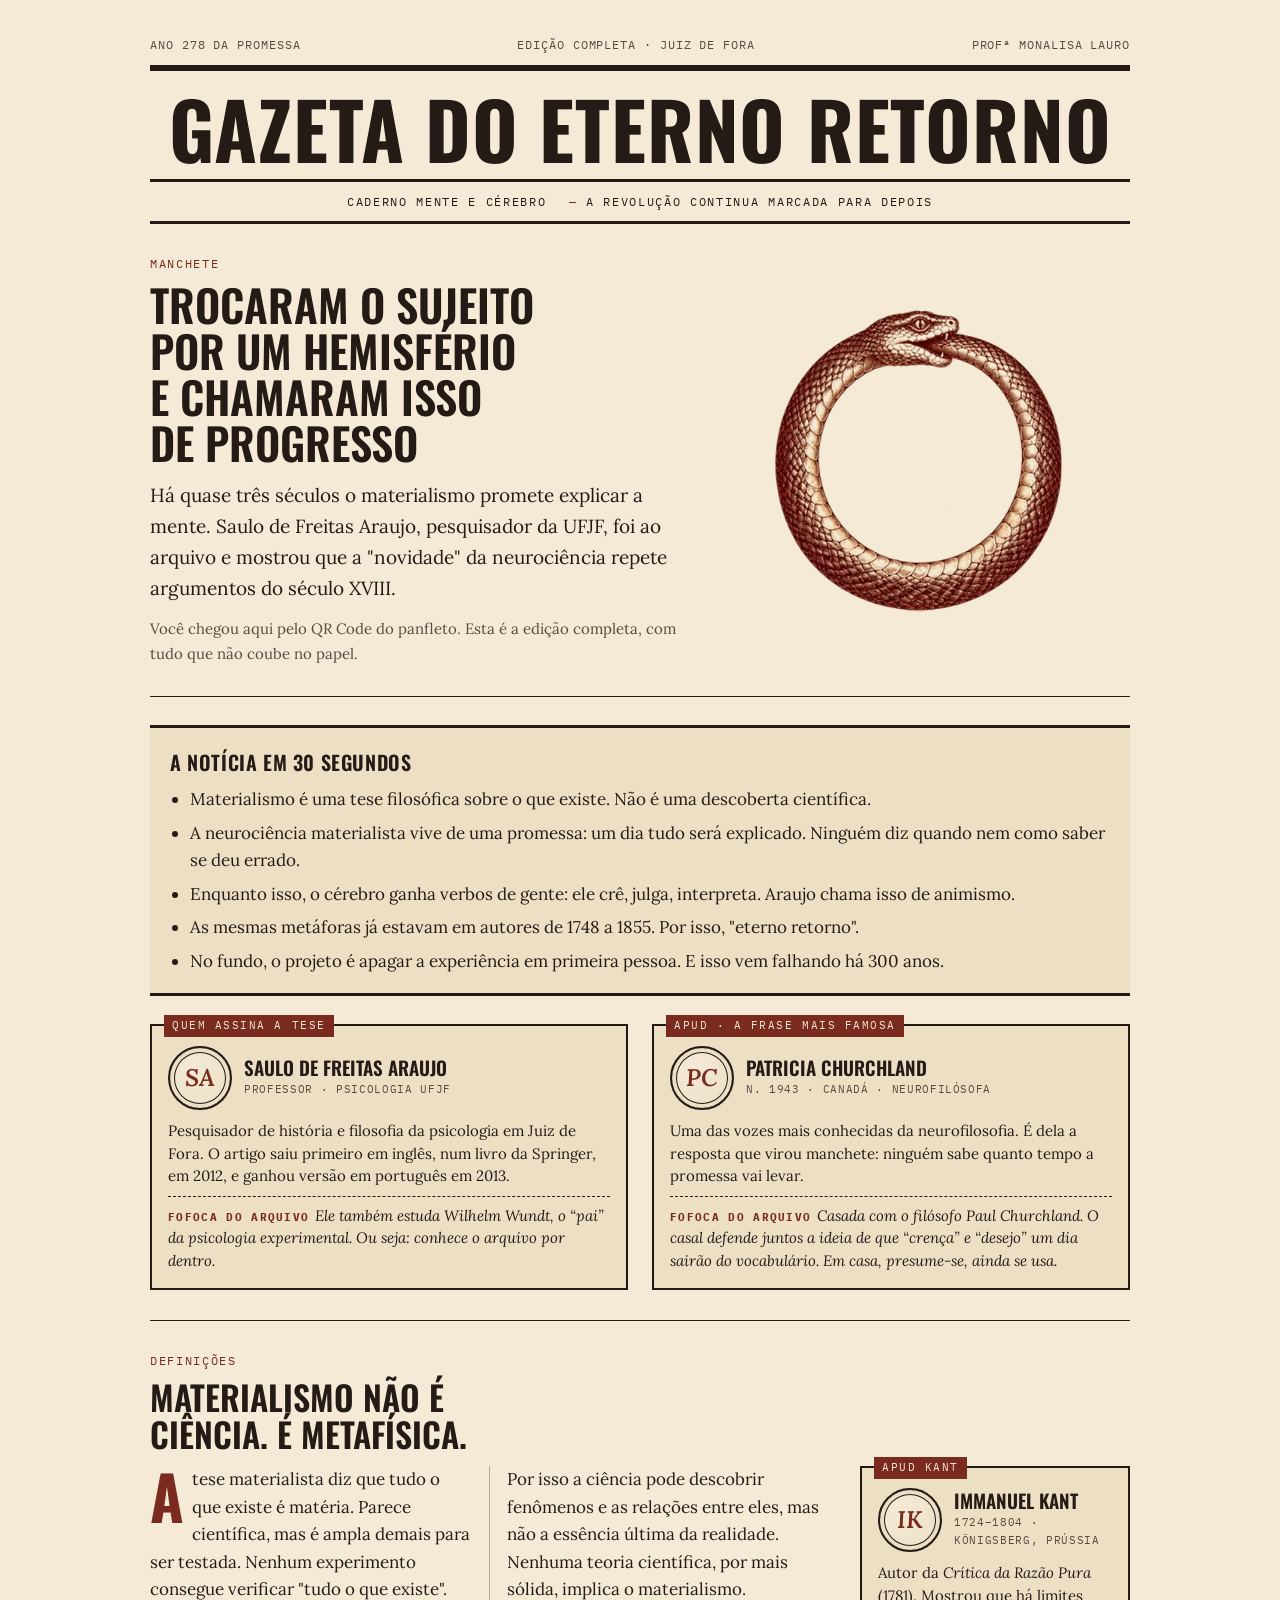
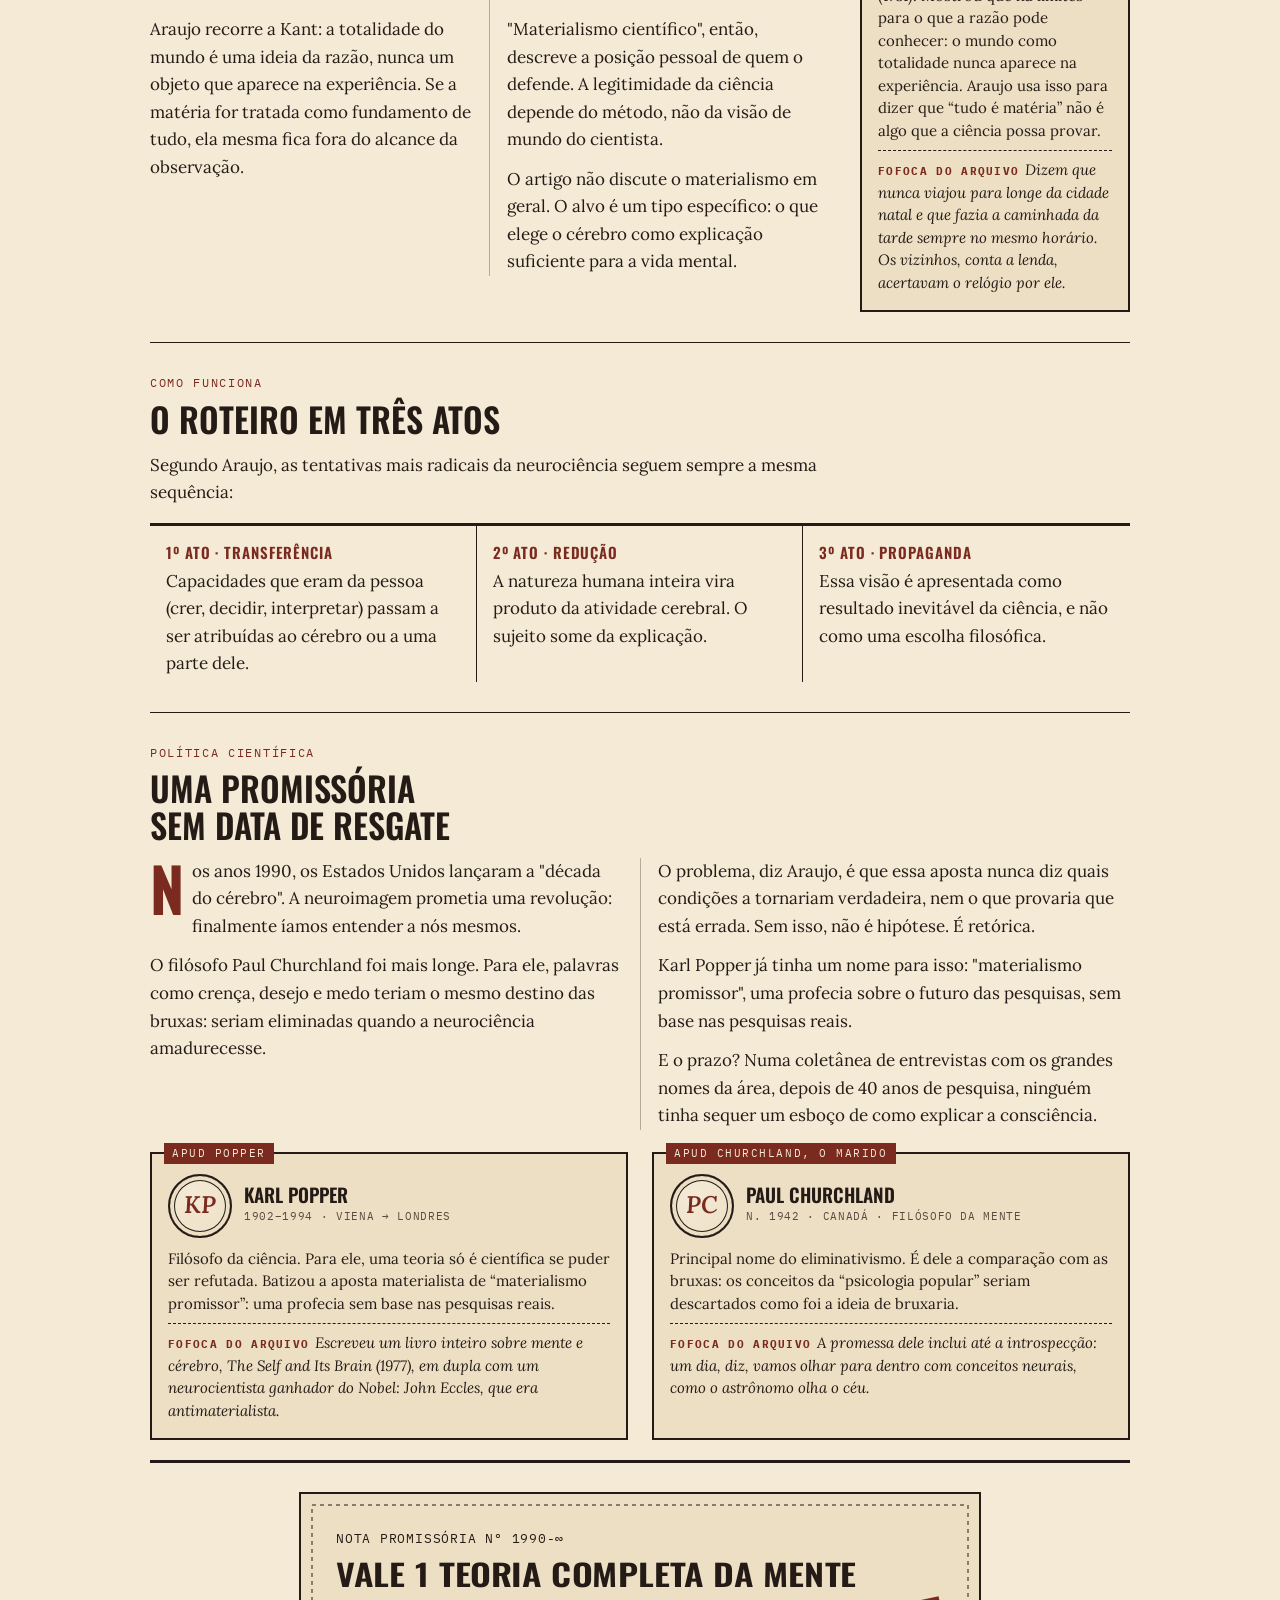
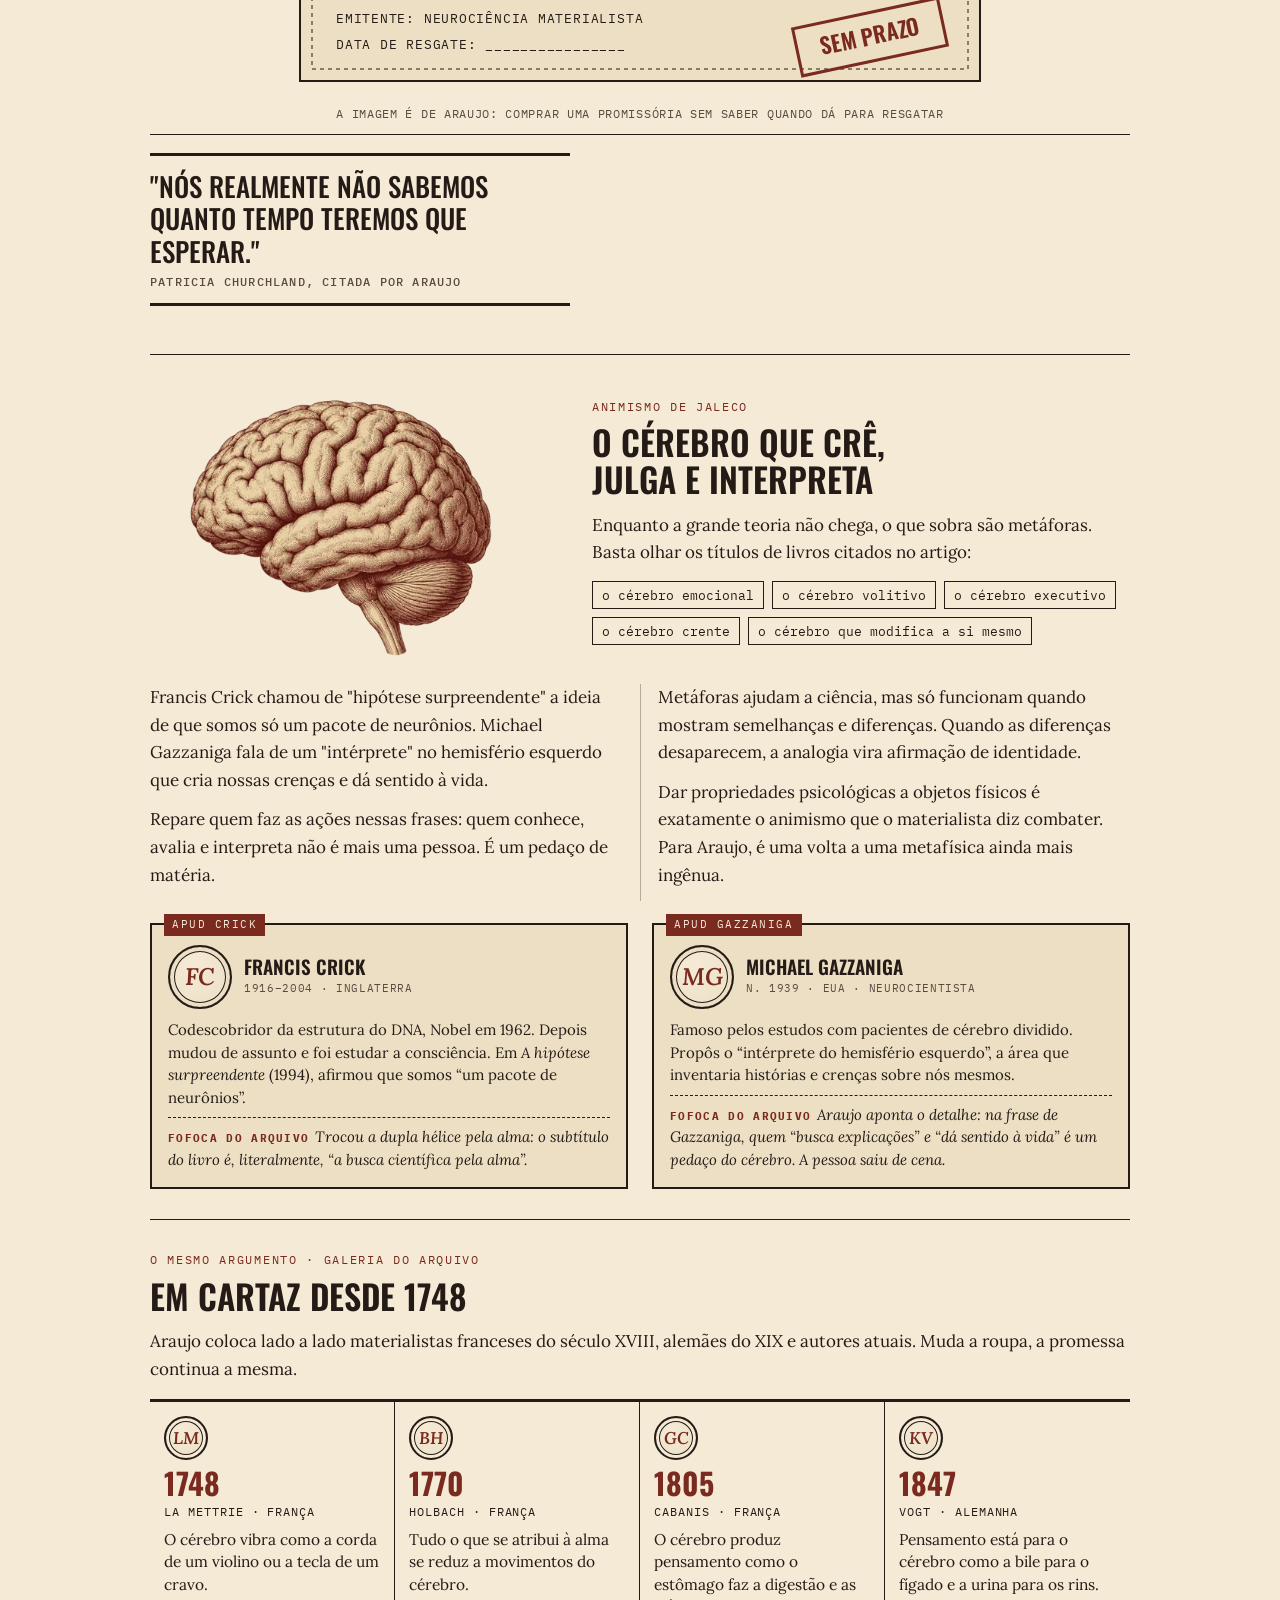
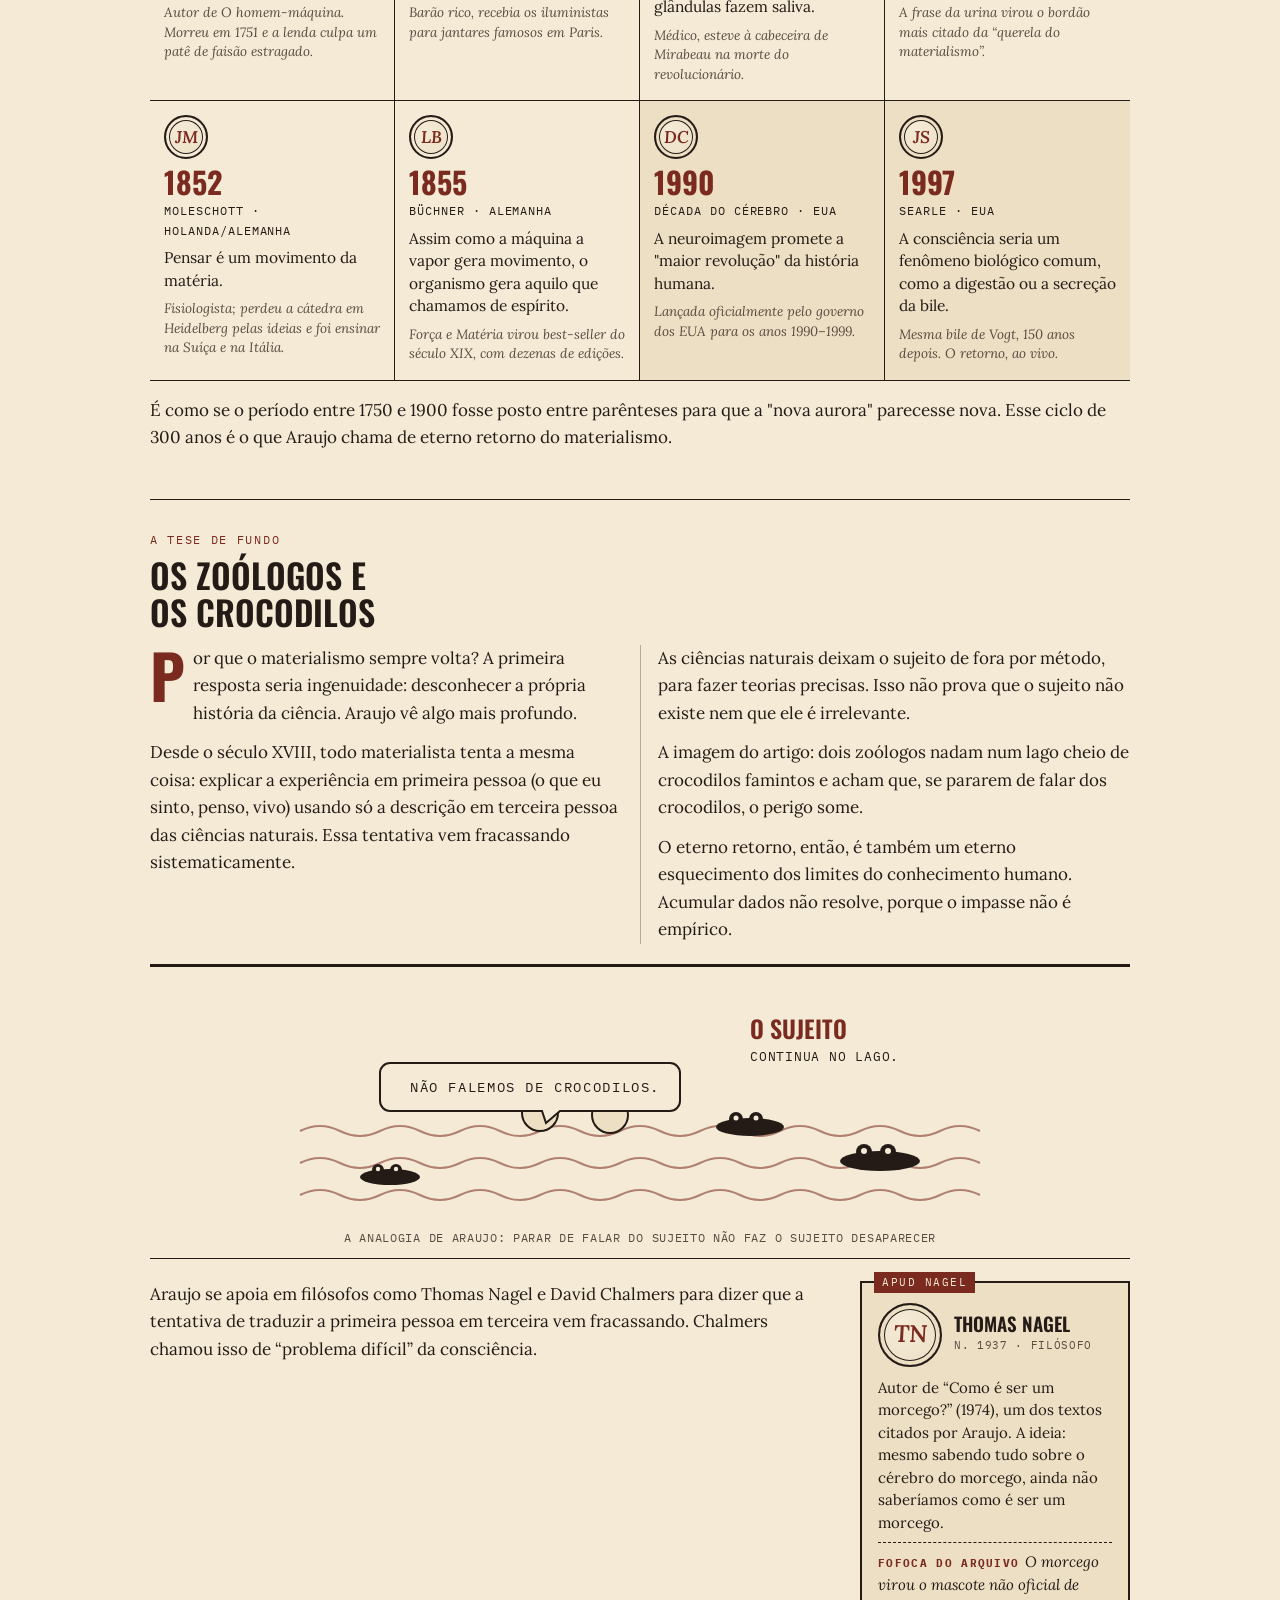
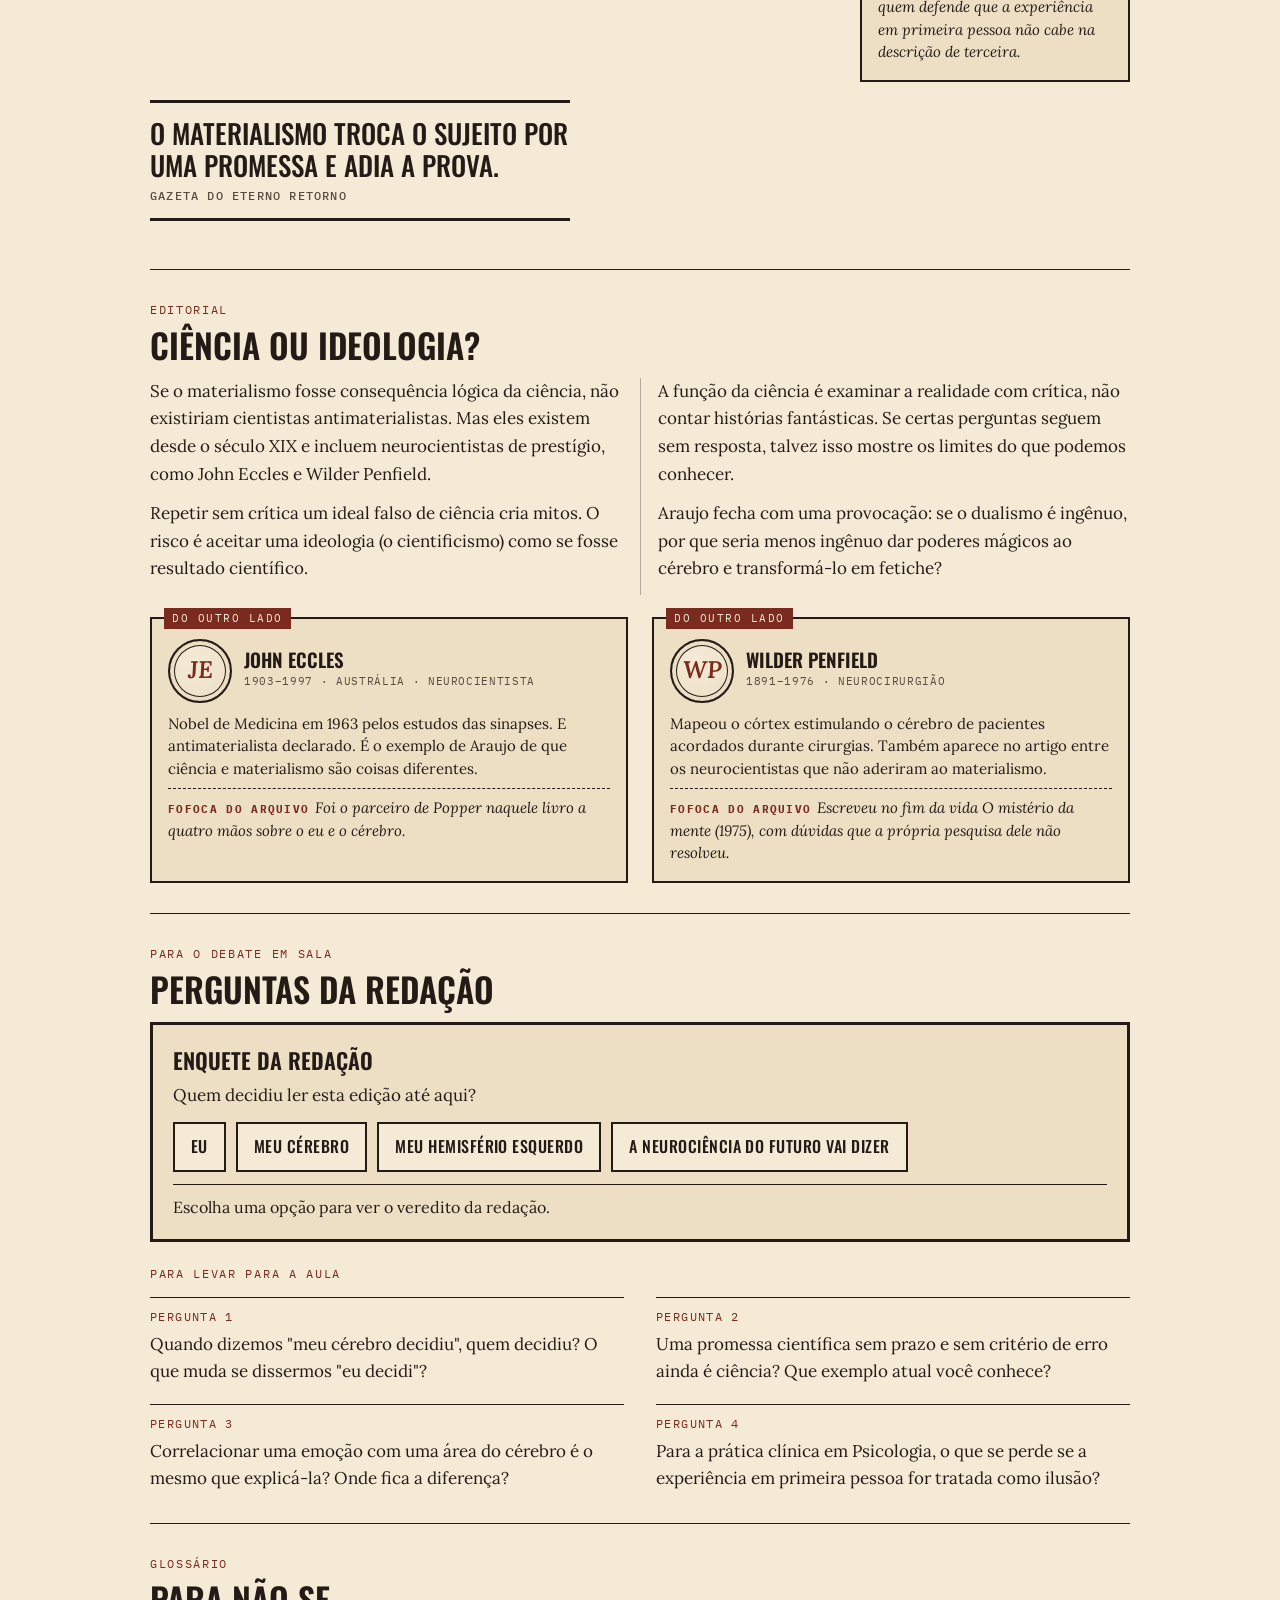
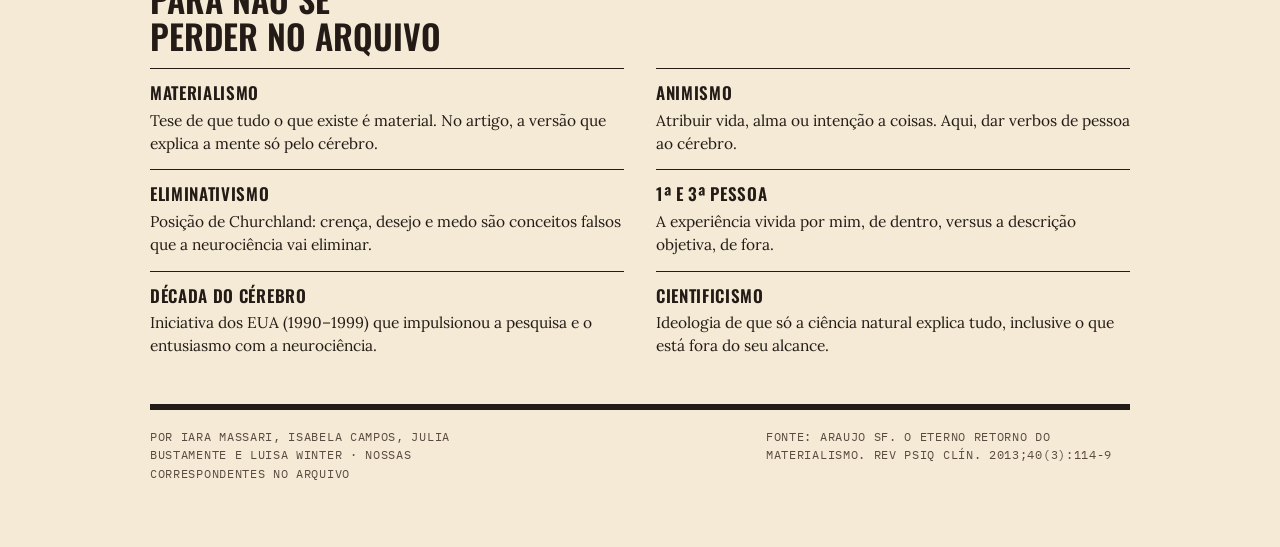
==== commit 109e22d3: "Gazeta: corrige o nome da professora (Monalisa Lauro) Co-Authored-By: Claude Opus 5.5 <noreply@anthr" ====
--- a/gazeta/index.html
+++ b/gazeta/index.html
@@ -141,7 +141,7 @@
 
 
 <div class="wrap">
-  <div class="dateline"><span>Ano 278 da promessa</span><span>Edição completa · Juiz de Fora</span><span>Profª Monaliso Lauro</span></div>
+  <div class="dateline"><span>Ano 278 da promessa</span><span>Edição completa · Juiz de Fora</span><span>Profª Monalisa Lauro</span></div>
   <header class="masthead"><h1>Gazeta do Eterno Retorno</h1></header>
   <div class="strap"><span>Caderno Mente e Cérebro</span><span>A revolução continua marcada para depois</span></div>
 
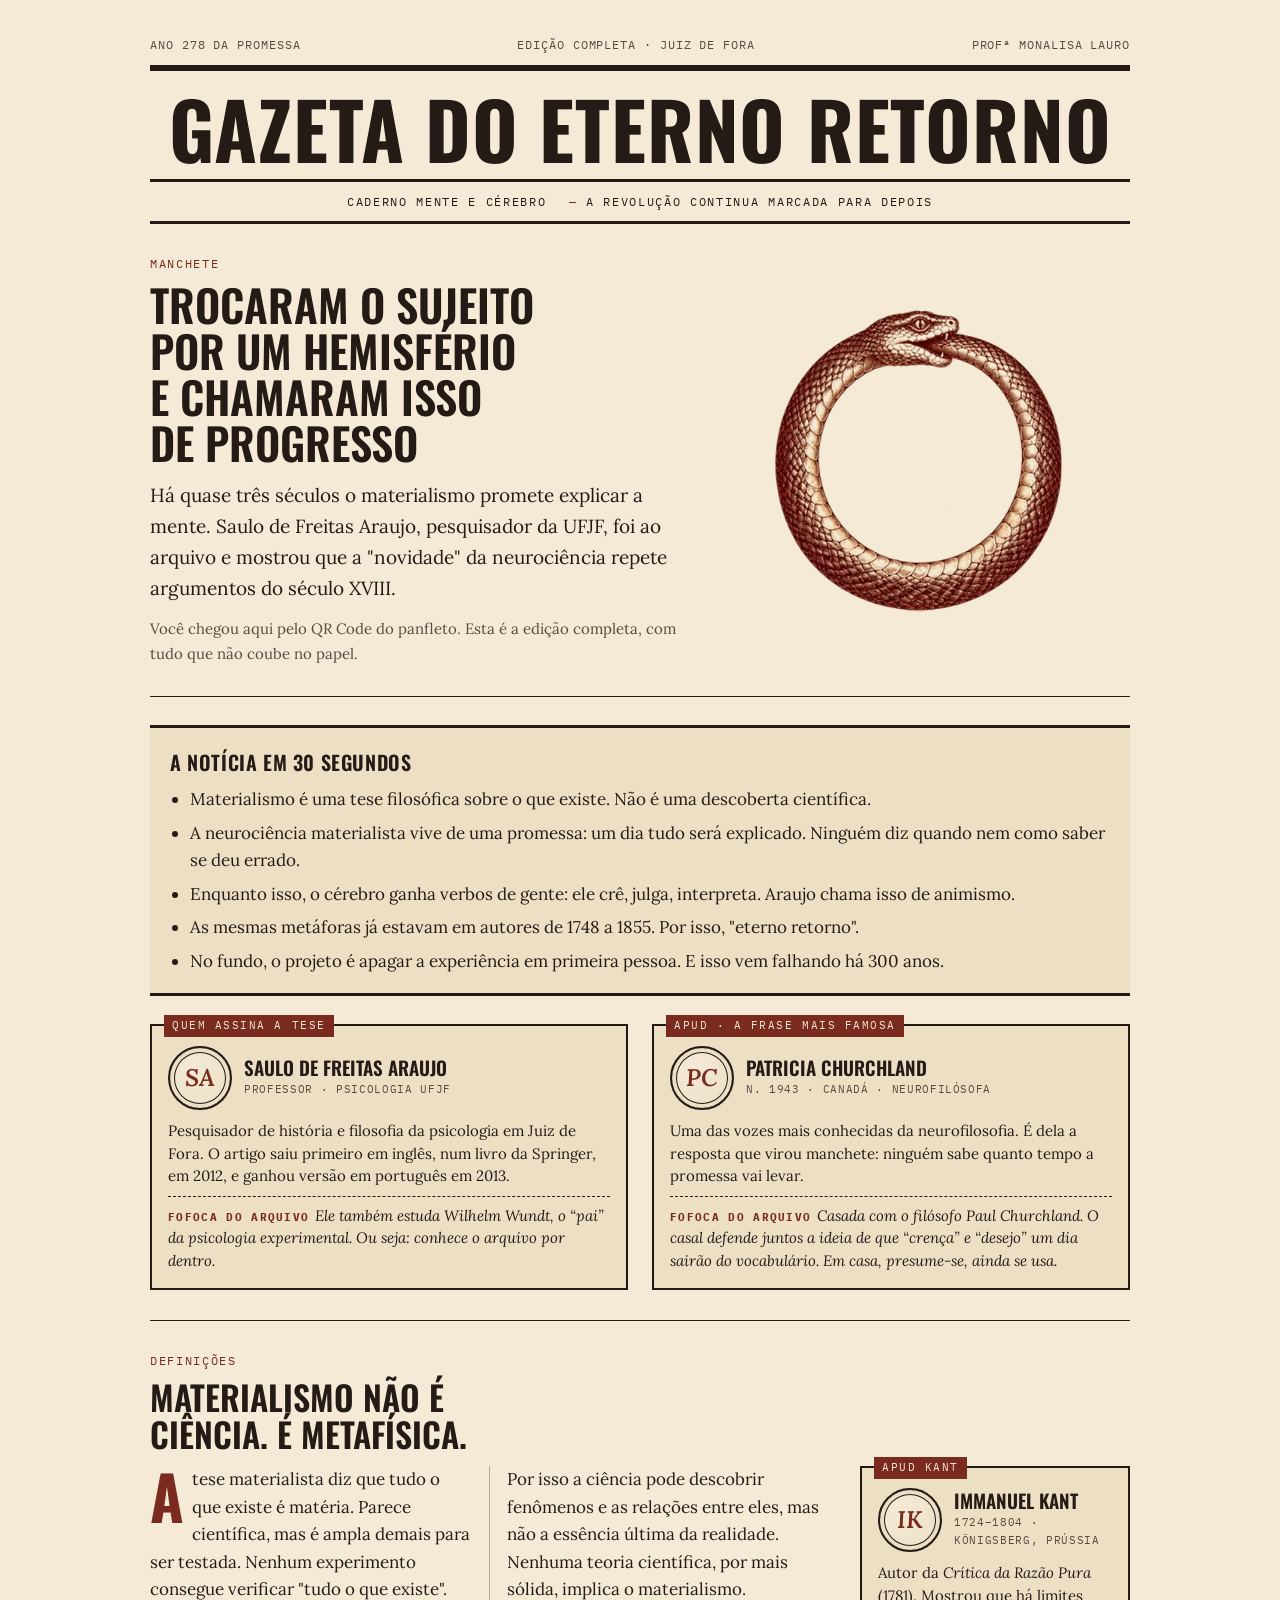
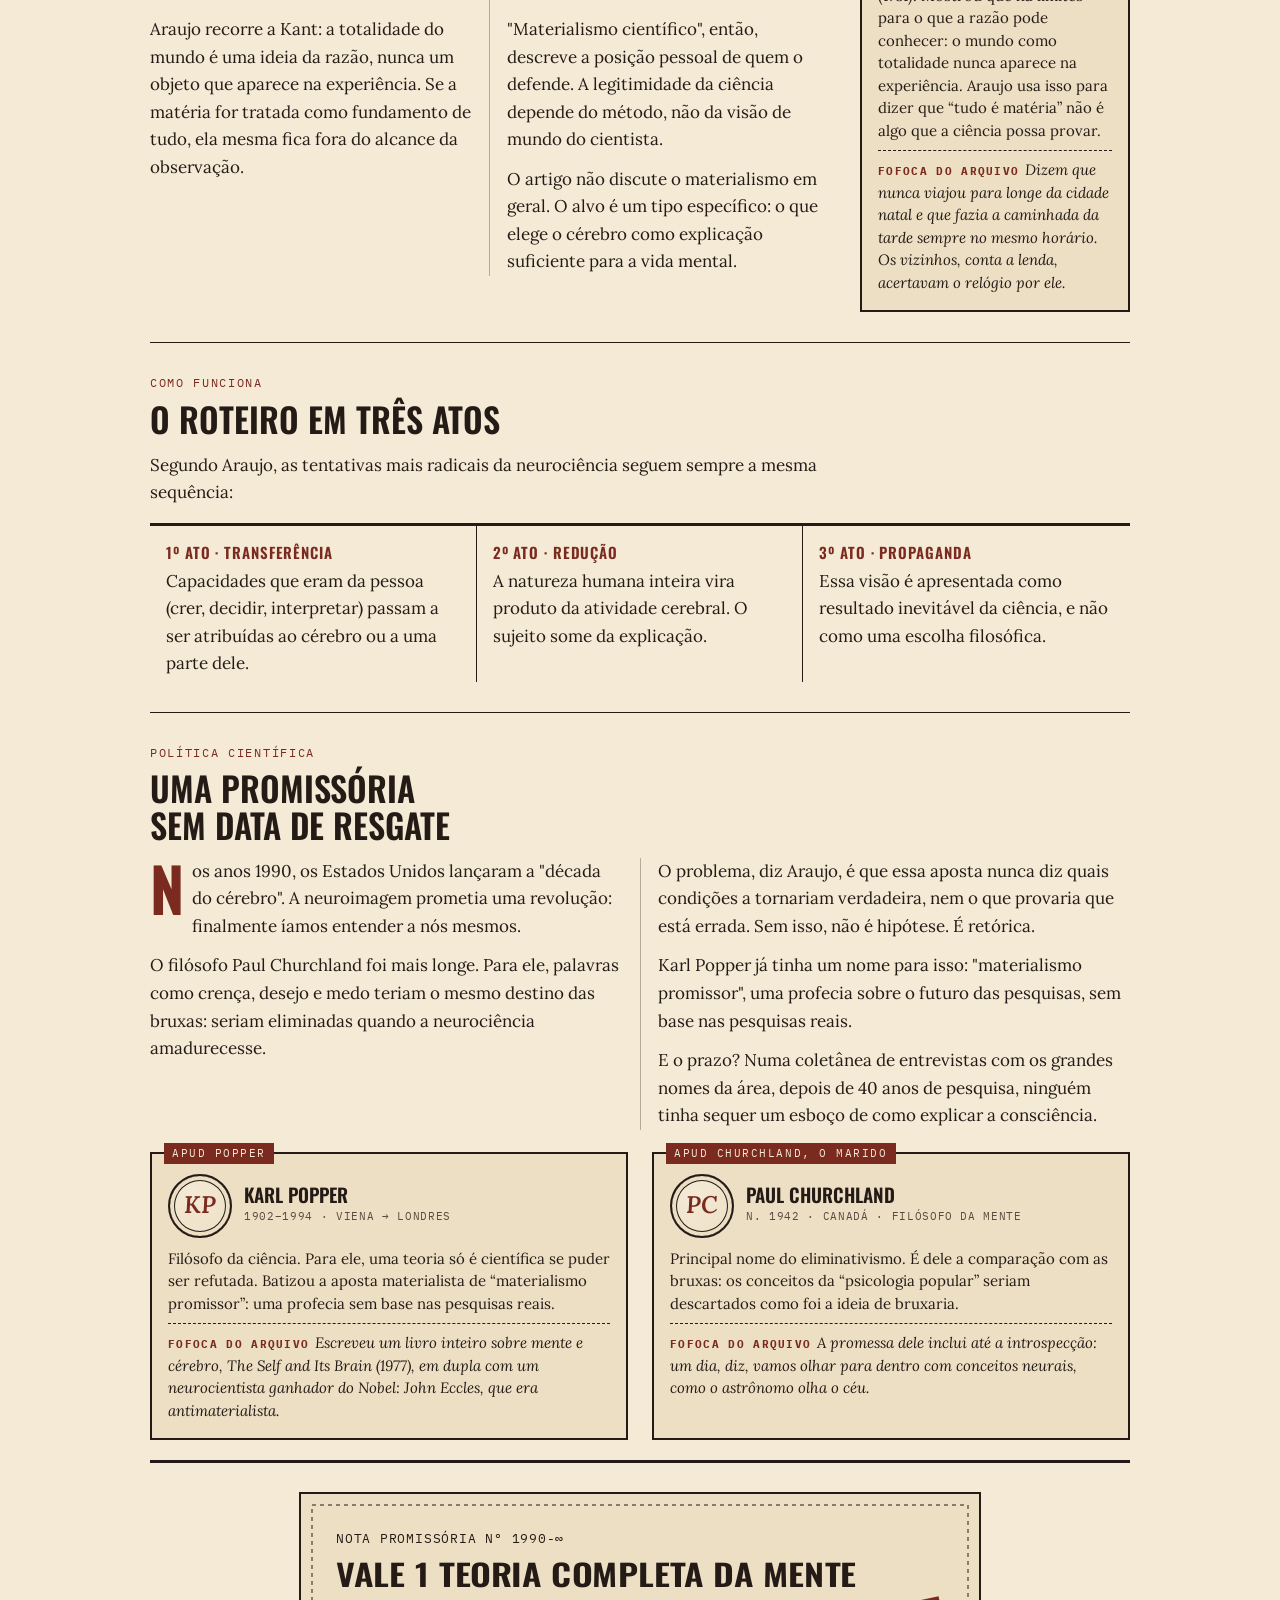
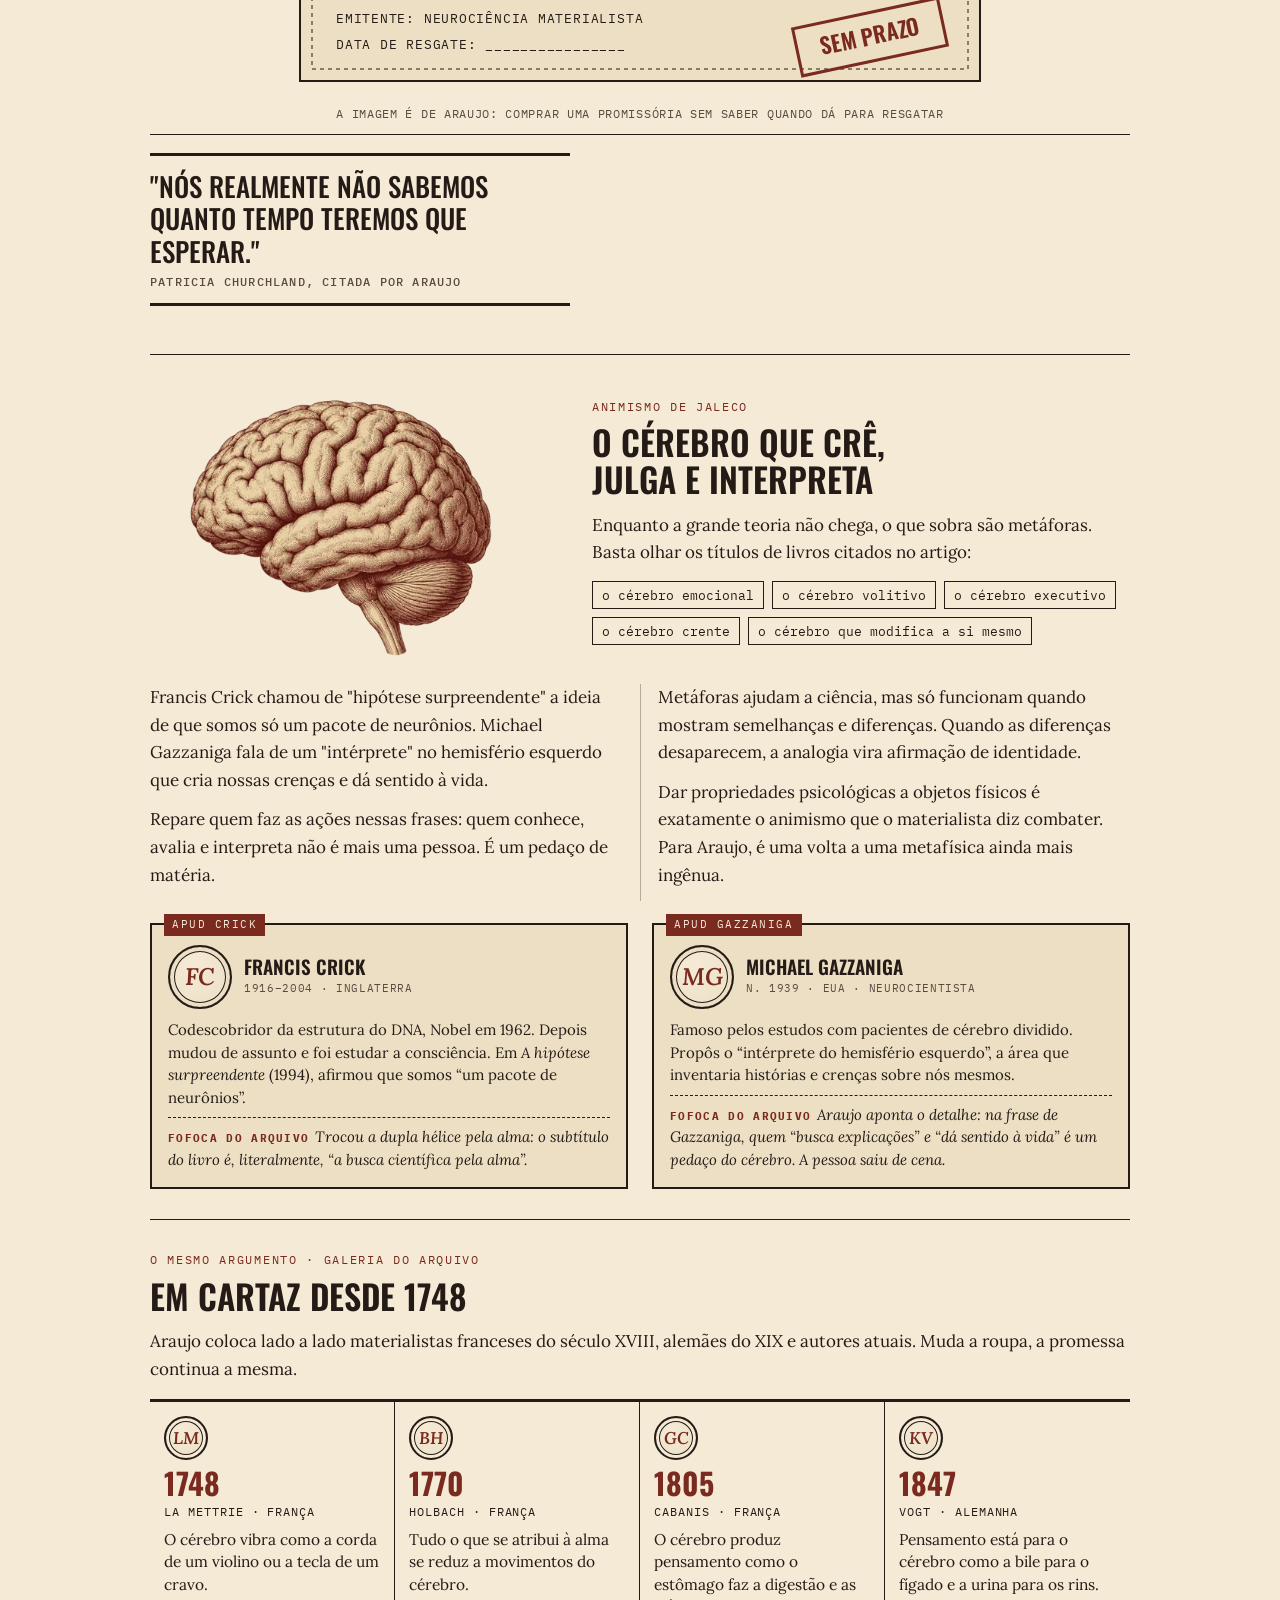
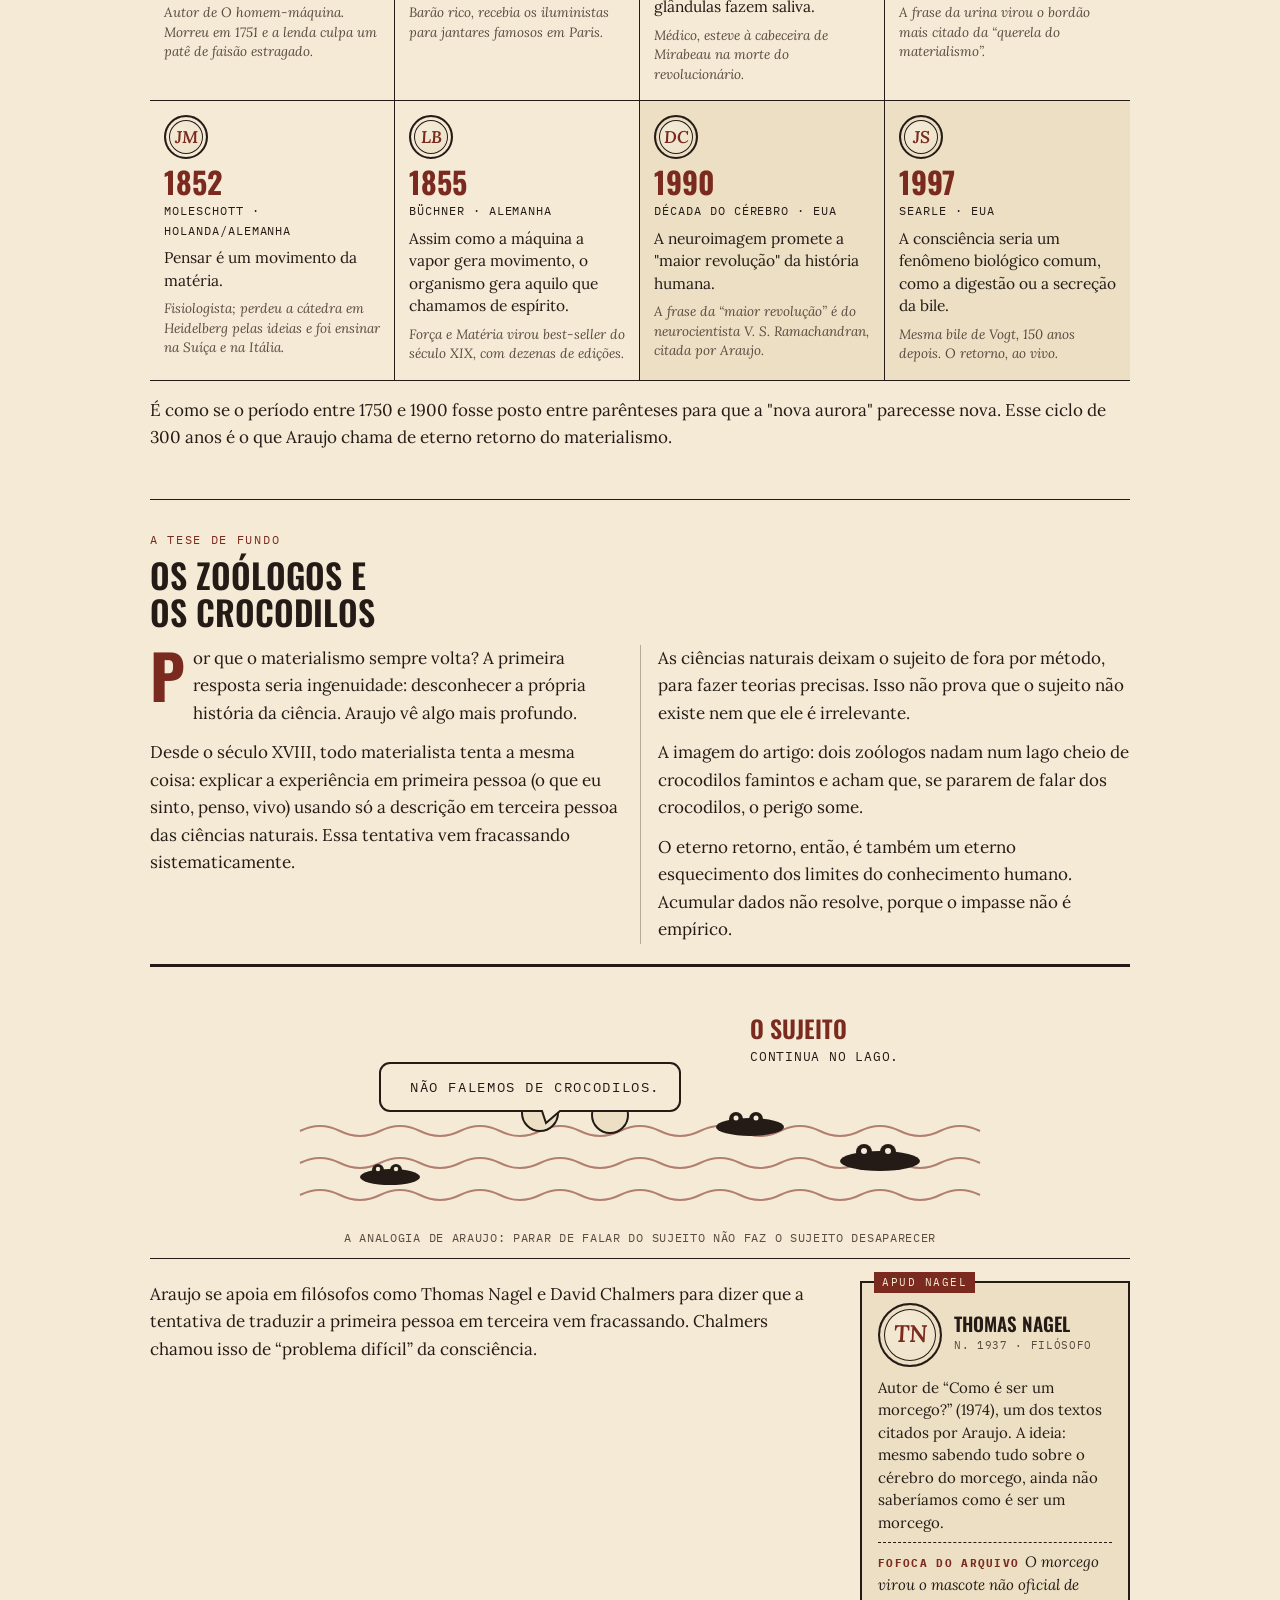
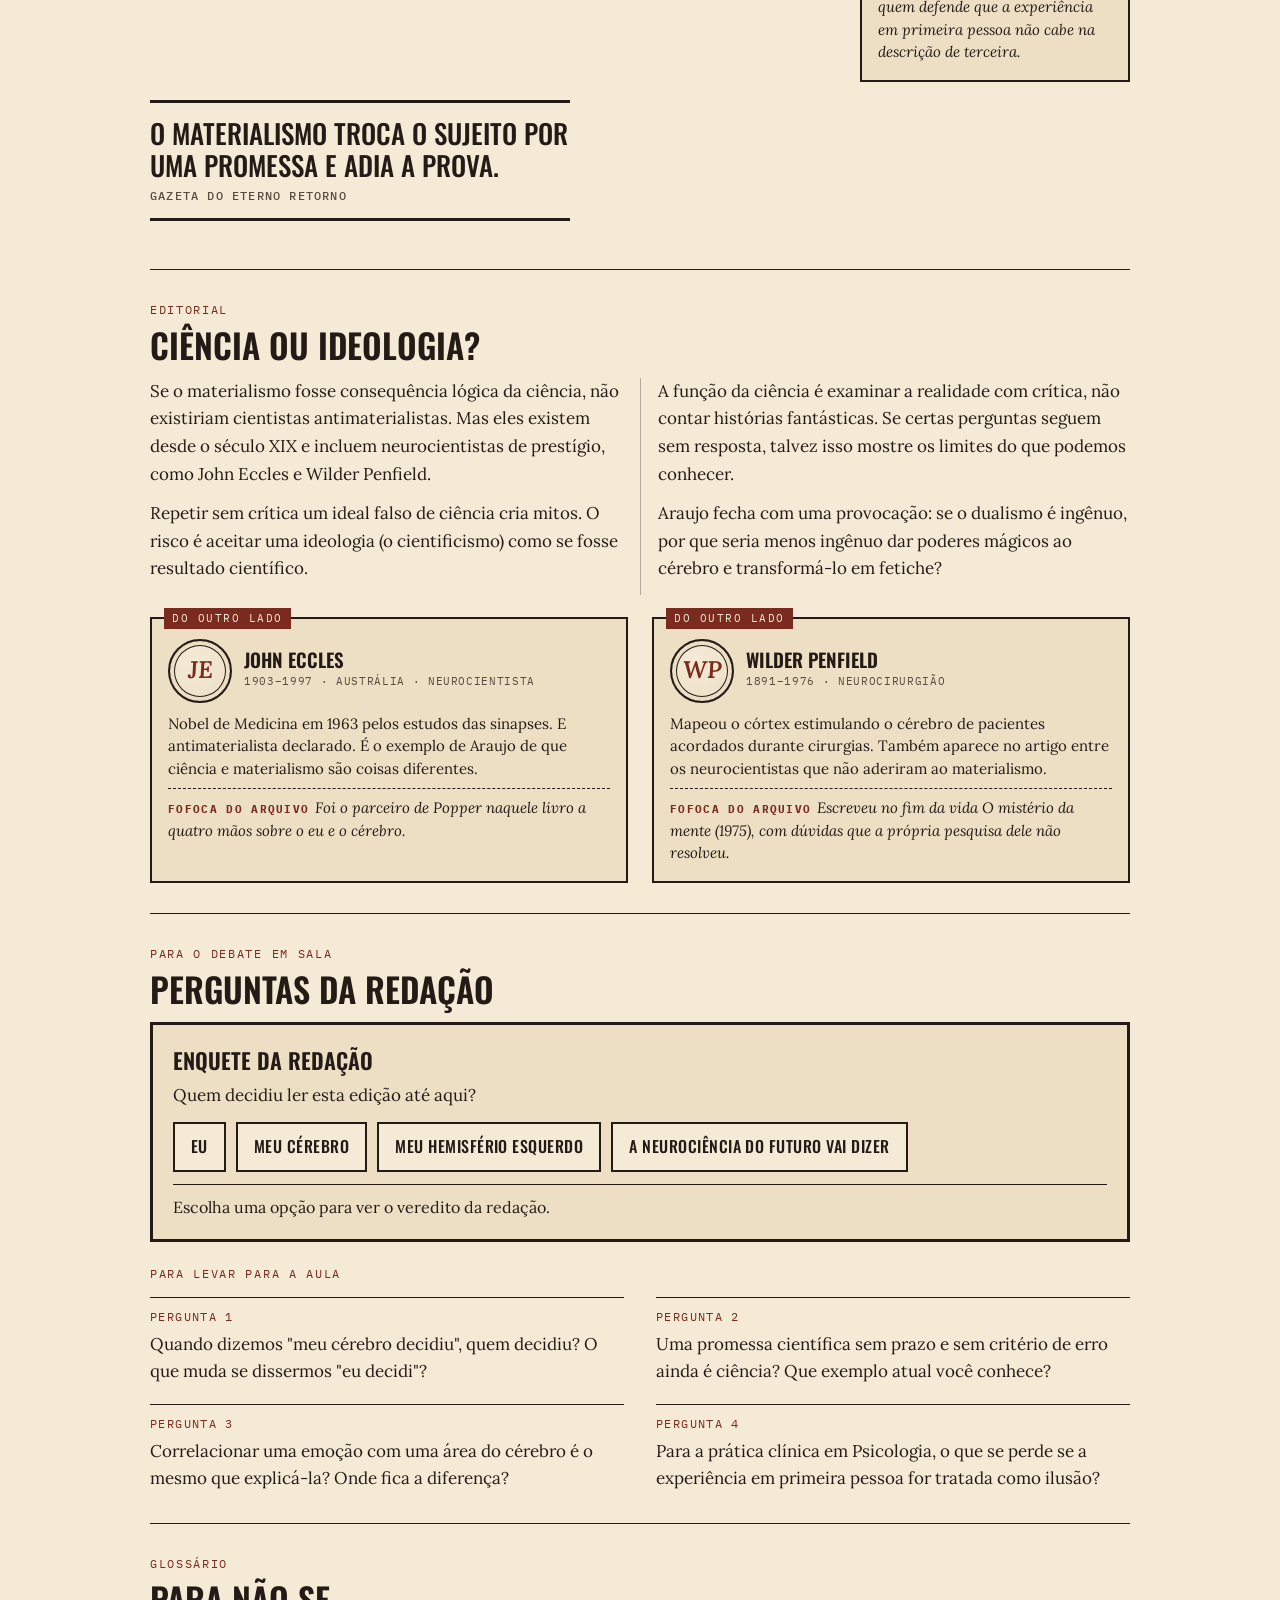
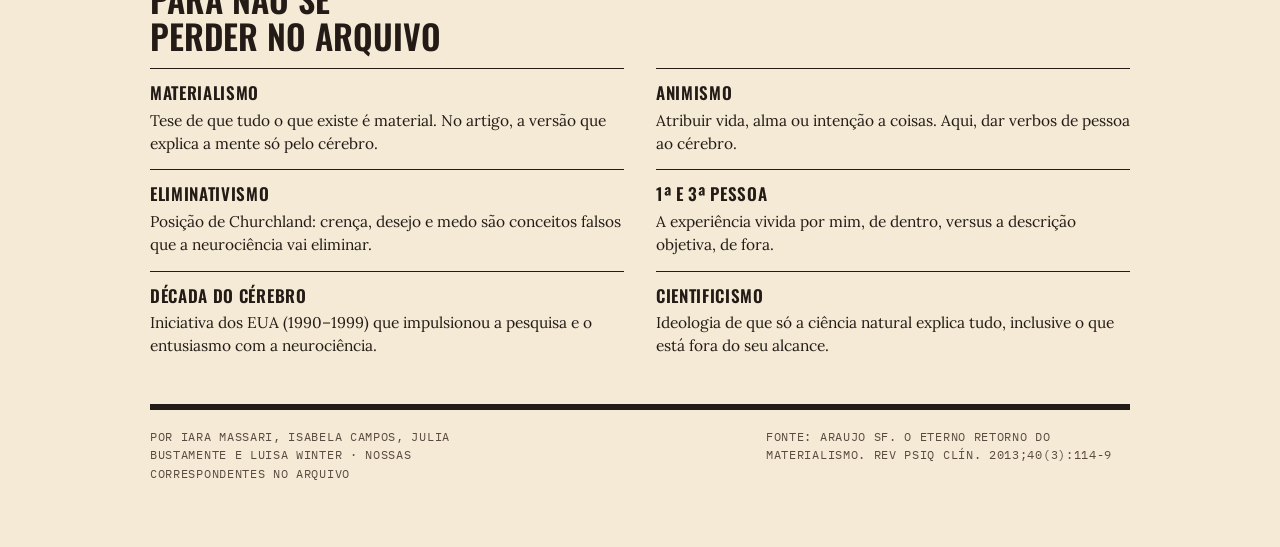
==== commit 91306e61: "Gazeta: credita a frase da "maior revolução" a Ramachandran Co-Authored-By: Claude Opus 5.5 <noreply" ====
--- a/gazeta/index.html
+++ b/gazeta/index.html
@@ -236,7 +236,7 @@
     <p class="kicker">O mesmo argumento · galeria do arquivo</p>
     <h2>Em cartaz desde 1748</h2>
     <p class="one" style="margin:0">Araujo coloca lado a lado materialistas franceses do século XVIII, alemães do XIX e autores atuais. Muda a roupa, a promessa continua a mesma.</p>
-    <ol class="timeline"><li><div class="medal" aria-hidden="true">LM</div><div class="y">1748</div><div class="who">La Mettrie · França</div><p>O cérebro vibra como a corda de um violino ou a tecla de um cravo.</p><p class="gossipline">Autor de <i>O homem-máquina</i>. Morreu em 1751 e a lenda culpa um patê de faisão estragado.</p></li><li><div class="medal" aria-hidden="true">BH</div><div class="y">1770</div><div class="who">Holbach · França</div><p>Tudo o que se atribui à alma se reduz a movimentos do cérebro.</p><p class="gossipline">Barão rico, recebia os iluministas para jantares famosos em Paris.</p></li><li><div class="medal" aria-hidden="true">GC</div><div class="y">1805</div><div class="who">Cabanis · França</div><p>O cérebro produz pensamento como o estômago faz a digestão e as glândulas fazem saliva.</p><p class="gossipline">Médico, esteve à cabeceira de Mirabeau na morte do revolucionário.</p></li><li><div class="medal" aria-hidden="true">KV</div><div class="y">1847</div><div class="who">Vogt · Alemanha</div><p>Pensamento está para o cérebro como a bile para o fígado e a urina para os rins.</p><p class="gossipline">A frase da urina virou o bordão mais citado da “querela do materialismo”.</p></li><li><div class="medal" aria-hidden="true">JM</div><div class="y">1852</div><div class="who">Moleschott · Holanda/Alemanha</div><p>Pensar é um movimento da matéria.</p><p class="gossipline">Fisiologista; perdeu a cátedra em Heidelberg pelas ideias e foi ensinar na Suíça e na Itália.</p></li><li><div class="medal" aria-hidden="true">LB</div><div class="y">1855</div><div class="who">Büchner · Alemanha</div><p>Assim como a máquina a vapor gera movimento, o organismo gera aquilo que chamamos de espírito.</p><p class="gossipline"><i>Força e Matéria</i> virou best-seller do século XIX, com dezenas de edições.</p></li><li class="now"><div class="medal" aria-hidden="true">DC</div><div class="y">1990</div><div class="who">Década do cérebro · EUA</div><p>A neuroimagem promete a "maior revolução" da história humana.</p><p class="gossipline">Lançada oficialmente pelo governo dos EUA para os anos 1990–1999.</p></li><li class="now"><div class="medal" aria-hidden="true">JS</div><div class="y">1997</div><div class="who">Searle · EUA</div><p>A consciência seria um fenômeno biológico comum, como a digestão ou a secreção da bile.</p><p class="gossipline">Mesma bile de Vogt, 150 anos depois. O retorno, ao vivo.</p></li></ol>
+    <ol class="timeline"><li><div class="medal" aria-hidden="true">LM</div><div class="y">1748</div><div class="who">La Mettrie · França</div><p>O cérebro vibra como a corda de um violino ou a tecla de um cravo.</p><p class="gossipline">Autor de <i>O homem-máquina</i>. Morreu em 1751 e a lenda culpa um patê de faisão estragado.</p></li><li><div class="medal" aria-hidden="true">BH</div><div class="y">1770</div><div class="who">Holbach · França</div><p>Tudo o que se atribui à alma se reduz a movimentos do cérebro.</p><p class="gossipline">Barão rico, recebia os iluministas para jantares famosos em Paris.</p></li><li><div class="medal" aria-hidden="true">GC</div><div class="y">1805</div><div class="who">Cabanis · França</div><p>O cérebro produz pensamento como o estômago faz a digestão e as glândulas fazem saliva.</p><p class="gossipline">Médico, esteve à cabeceira de Mirabeau na morte do revolucionário.</p></li><li><div class="medal" aria-hidden="true">KV</div><div class="y">1847</div><div class="who">Vogt · Alemanha</div><p>Pensamento está para o cérebro como a bile para o fígado e a urina para os rins.</p><p class="gossipline">A frase da urina virou o bordão mais citado da “querela do materialismo”.</p></li><li><div class="medal" aria-hidden="true">JM</div><div class="y">1852</div><div class="who">Moleschott · Holanda/Alemanha</div><p>Pensar é um movimento da matéria.</p><p class="gossipline">Fisiologista; perdeu a cátedra em Heidelberg pelas ideias e foi ensinar na Suíça e na Itália.</p></li><li><div class="medal" aria-hidden="true">LB</div><div class="y">1855</div><div class="who">Büchner · Alemanha</div><p>Assim como a máquina a vapor gera movimento, o organismo gera aquilo que chamamos de espírito.</p><p class="gossipline"><i>Força e Matéria</i> virou best-seller do século XIX, com dezenas de edições.</p></li><li class="now"><div class="medal" aria-hidden="true">DC</div><div class="y">1990</div><div class="who">Década do cérebro · EUA</div><p>A neuroimagem promete a "maior revolução" da história humana.</p><p class="gossipline">A frase da “maior revolução” é do neurocientista V. S. Ramachandran, citada por Araujo.</p></li><li class="now"><div class="medal" aria-hidden="true">JS</div><div class="y">1997</div><div class="who">Searle · EUA</div><p>A consciência seria um fenômeno biológico comum, como a digestão ou a secreção da bile.</p><p class="gossipline">Mesma bile de Vogt, 150 anos depois. O retorno, ao vivo.</p></li></ol>
     <p class="one" style="margin-top:16px">É como se o período entre 1750 e 1900 fosse posto entre parênteses para que a "nova aurora" parecesse nova. Esse ciclo de 300 anos é o que Araujo chama de eterno retorno do materialismo.</p>
   </section>
 
